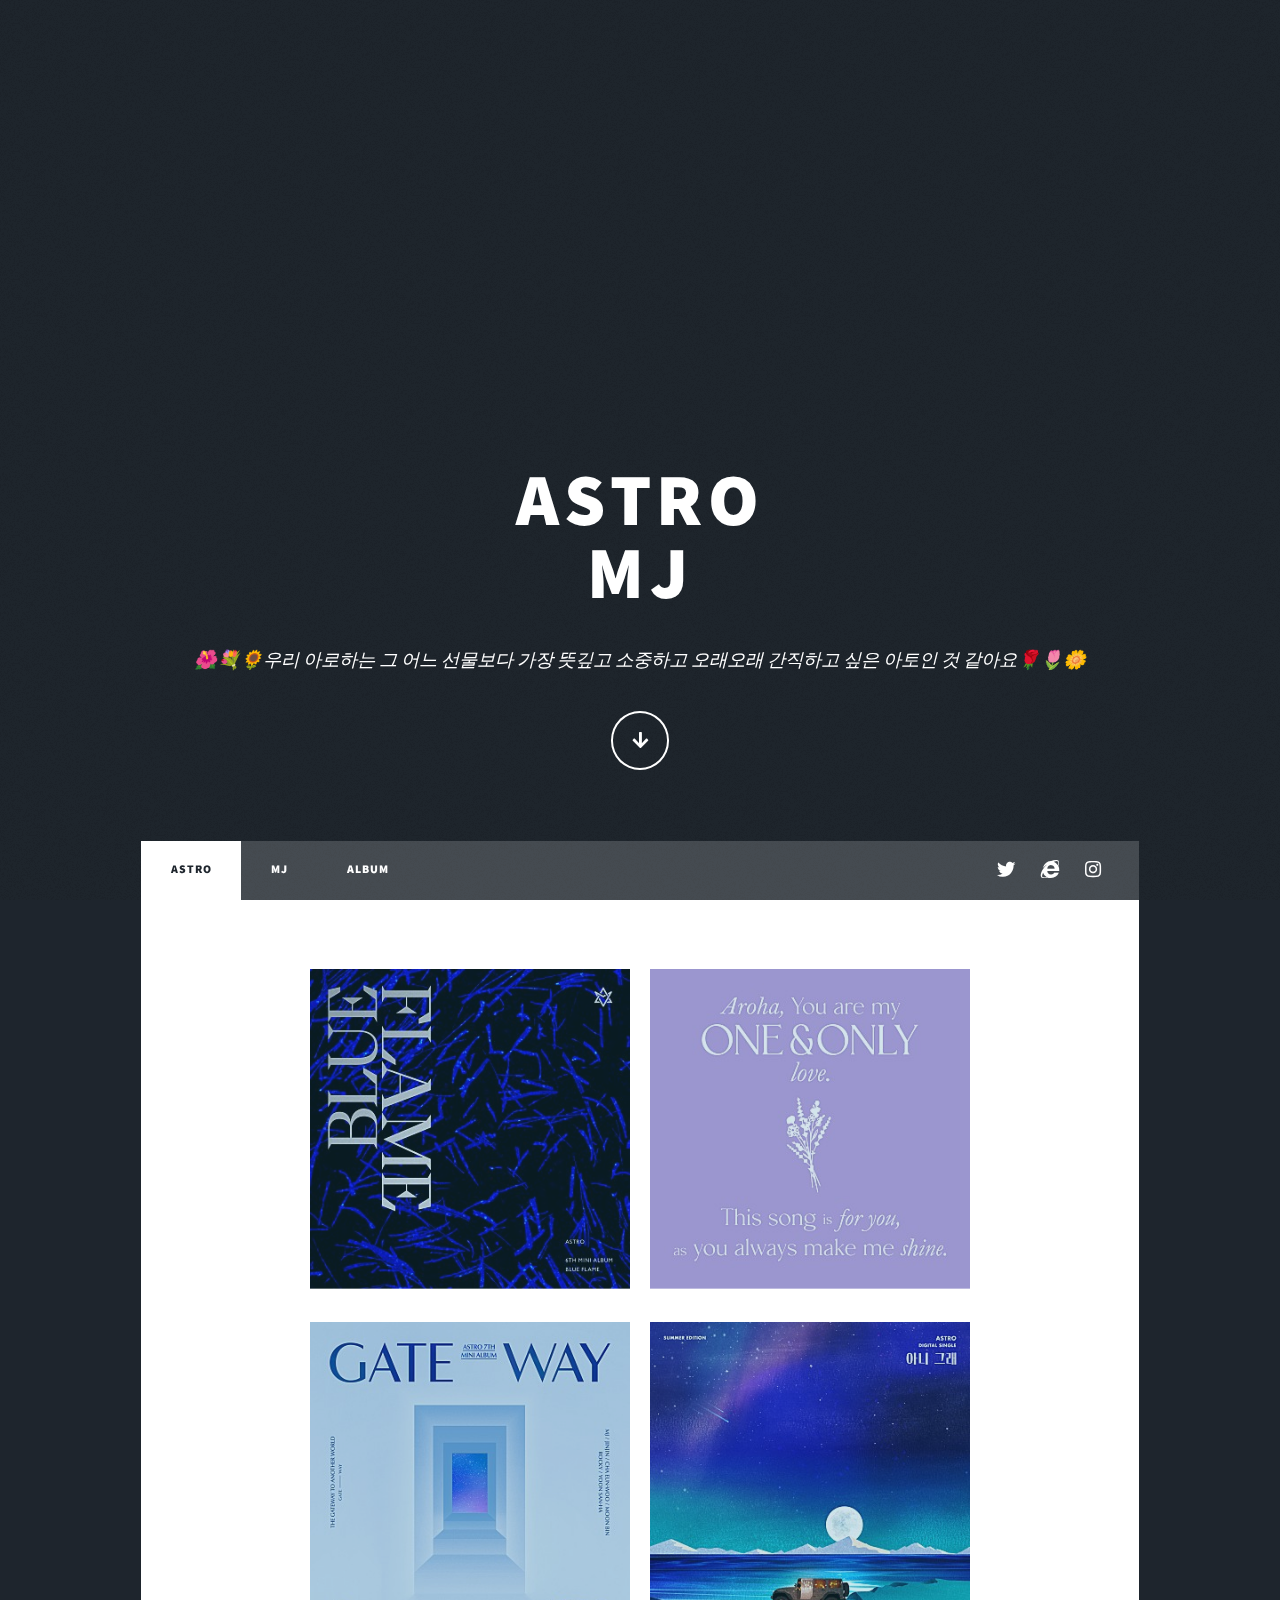
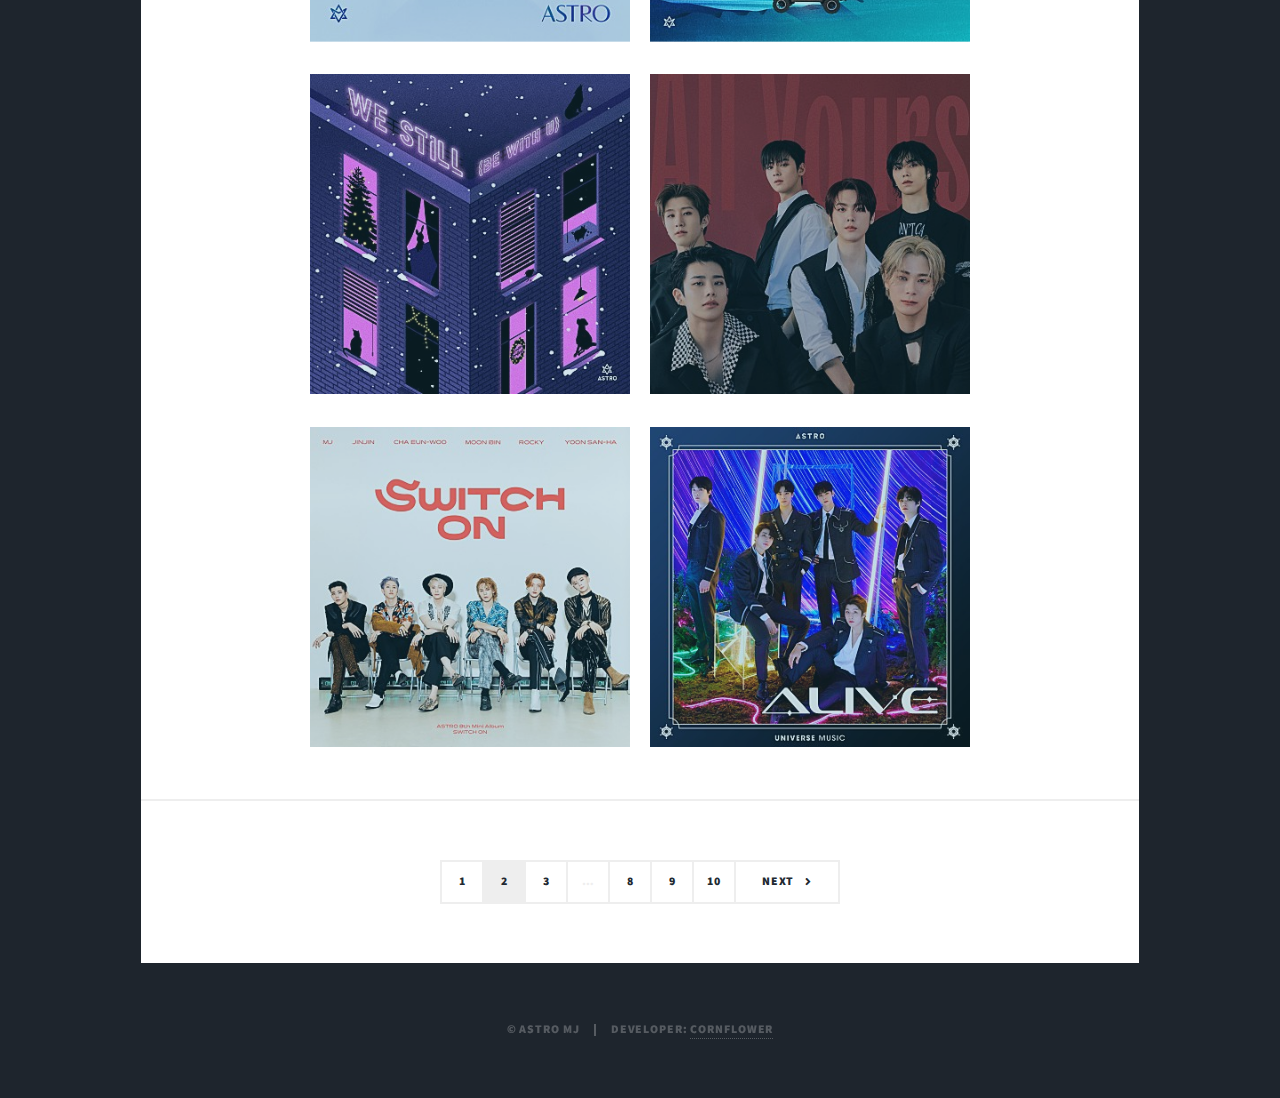
==== index2.html @ fd65faa0 "Add files via upload" ====
<!DOCTYPE HTML>
<!--
	Massively by HTML5 UP
	html5up.net | @ajlkn
	Free for personal and commercial use under the CCA 3.0 license (html5up.net/license)
-->
<html>
	<head>
		<title>ASTRO MJ</title>
		<meta charset="utf-8" />
		<meta name="viewport" content="width=device-width, initial-scale=1, user-scalable=no" />
		<link rel="stylesheet" href="assets/css/main.css" />
		<link href='http://fonts.googleapis.com/css?family=Raleway:400,800,300' rel='stylesheet' type='text/css'>
		<link rel="stylesheet" type="text/css" href="assets/css/set1.css" />
		<noscript><link rel="stylesheet" href="assets/css/noscript.css" /></noscript>

		<style>
			*{
				margin: 0;
				padding: 0;
			}

			body {
				min-height: 100vh;
				display: flex;
				justify-content: center;
				align-items: center;
			}

			.imgList {
				width: 100%;
				display: flex;
				justify-content: space-around;
				align-items: center;
			}

			.imgC p {
				text-align: center;
			}


			
		</style>

	</head>
	<body class="is-preload">

		<!-- Wrapper -->
			<div id="wrapper" class="fade-in">

				<!-- Intro -->
					<div id="intro">
						<h1>ASTRO<br />
						MJ</h1>
						<p>🌺💐🌻우리 아로하는 그 어느 선물보다 가장 뜻깊고 소중하고 오래오래 간직하고 싶은 아토인 것 같아요🌹🌷🌼</p>
						<ul class="actions">
							<li><a href="#header" class="button icon solid solo fa-arrow-down scrolly">Continue</a></li>
						</ul>
					</div>

				<!-- Header 
					<header id="header">
						<a href="index.html" class="logo"></a>
					</header>-->

				<!-- Nav -->
					<nav id="nav">
						<ul class="links">
							<li class="active"><a href="index.html">ASTRO</a></li>
							<li><a href="generic.html">MJ</a></li>
							<li><a href="elements.html">ALBUM</a></li>
						</ul>
						<ul class="icons">
							<li><a href="https://twitter.com/offclASTRO" class="icon brands fa-twitter"><span class="label">Twitter</span></a></li>
							<li><a href="https://cafe.daum.net/fantagio-boys" class="icon brands fa-internet-explorer"><span class="label">DAUMCAFE</span></a></li>
							<li><a href="https://www.instagram.com/MJ_7.7.7/" class="icon brands fa-instagram"><span class="label">Instagram</span></a></li>
						</ul>
					</nav>

				<!-- Main -->
					<div id="main">

						<!-- Featured Post -->
							<!--<article class="post featured">
								<header class="major">
									<span class="date">March 05, 1994</span>
									<h2><a href="#">And this is a<br />
									massive headline</a></h2>
									<p>Aenean ornare velit lacus varius enim ullamcorper proin aliquam<br />
									facilisis ante sed etiam magna interdum congue. Lorem ipsum dolor<br />
									amet nullam sed etiam veroeros.</p>
								</header>
								<a href="#" class="image main"><img src="images/pic01.jpg" alt="" /></a>
								<ul class="actions special">
									<li>
										<a href="#" class="button"><div class="modal_body">
										1st Album</div></a>
									</li>
								</ul>
							</article>-->




							<div class="grid">

								<figure class="effect-zoe">
									<img src="images/10.BLUEFLAME.jpg" alt="BLUE FLAME"/>
									<figcaption>
										<h4 style="float:left;">BLUE vFLAME</h4>
										<p class="icon-links" style="float:right;">
											<a href="https://www.melon.com/album/detail.htm?albumId=10353834"><img src="images/media/app_1.f0f25481.jpg"></img></a>
											<a href="https://music.bugs.co.kr/album/20289095?wl_ref=list_ab_03"><img src="images/media/app_3.f9167b01.jpg"></img></a>
											<a href="#"><img src="images/media/app_4.1e40f869.jpg"></img></a>
										</p>
										<p class="description">
											Blue Flame<br/>
											Go&Stop<br/>
											다야 (All About You)<br/>
											찬바람 불 때면 (When The Wind Blows)<br/>
											You're my world<br/>
										</p>
									</figcaption>			
								</figure>


								<figure class="effect-zoe">
									<img src="images/11.One&Only.jpg" alt="One&Only"/>
									<figcaption>
										<h4 style="float:left;">One&Only</h4>
										<p class="icon-links" style="float:right;">
											<a href="https://www.melon.com/album/detail.htm?albumId=10392272"><img src="images/media/app_1.f0f25481.jpg"></img></a>
											<a href="https://music.bugs.co.kr/album/20307862?wl_ref=list_ab_03"><img src="images/media/app_2.e6316306.jpg"></img></a>
											<a href="#"><img src="images/media/app_4.1e40f869.jpg"></img></a>
										</p>
										<p class="description">
											ONE&ONLY<br/>
											ONE&ONLY (Inst.)<br/>
										</p>
									</figcaption>			
								</figure>

								<figure class="effect-zoe">
									<img src="images/12.Gateway.jpg" alt="Gate way"/>
									<figcaption>
										<h4 style="float:left;">Gate way</h4>
										<p class="icon-links" style="float:right;">
											<a href="https://www.melon.com/album/detail.htm?albumId=10425649"><img src="images/media/app_1.f0f25481.jpg"></img></a>
											<a href="https://music.bugs.co.kr/album/20322546?wl_ref=list_ab_03"><img src="images/media/app_2.e6316306.jpg"></img></a>
											<a href="#"><img src="images/media/app_4.1e40f869.jpg"></img></a>
										</p>
										<p class="description">
											Knock(널 찾아가)<br/>
											내 이름을 부를 때<br/>
											SOMEBODY LIKE<br/>
											We Still<br/>
											12시간<br/>
											빛이 돼줄게<br/>
										</p>
									</figcaption>			
								</figure>

								<figure class="effect-zoe">
									<img src="images/13.아니그래.jpg" alt="아니그래"/>
									<figcaption>
										<h4 style="float:left;">아니 그래</h4>
										<p class="icon-links" style="float:right;">
											<a href="https://www.melon.com/album/detail.htm?albumId=10451841"><img src="images/media/app_1.f0f25481.jpg"></img></a>
											<a href="https://music.bugs.co.kr/album/20334294?wl_ref=list_ab_03"><img src="images/media/app_2.e6316306.jpg"></img></a>
											<a href="#"><img src="images/media/app_4.1e40f869.jpg"></img></a>
										</p>
										<p class="description">
											아니 그래<br/>
										</p>
									</figcaption>			
								</figure>

								<figure class="effect-zoe">
									<img src="images/14.ASTRODigitalSingle[WeStill(BeWithU)].jpg" alt="ASTRODigitalSingle[WeStill(BeWithU)]"/>
									<figcaption>
										<h4 style="float:left;">We Still<br/>(Be With U)</h4>
										<p class="icon-links" style="float:right;">
											<a href="https://www.melon.com/album/detail.htm?albumId=10540819"><img src="images/media/app_1.f0f25481.jpg"></img></a>
											<a href="https://music.bugs.co.kr/album/4021864?wl_ref=list_ab_03"><img src="images/media/app_2.e6316306.jpg"></img></a>
											<a href="#"><img src="images/media/app_4.1e40f869.jpg"></img></a>
										</p>
										<p class="description">
											We Still (Be With U)<br/>
										</p>
									</figcaption>			
								</figure>

								<figure class="effect-zoe">
									<img src="images/15.AllYours.jpg" alt="AllYours"/>
									<figcaption>
										<h4 style="float:left;">All Yours</h4>
										<p class="icon-links" style="float:right;">
											<a href="https://www.melon.com/album/detail.htm?albumId=10587508"><img src="images/media/app_1.f0f25481.jpg"></img></a>
											<a href="https://music.bugs.co.kr/album/4039164?wl_ref=list_ab_03"><img src="images/media/app_3.f9167b01.jpg"></img></a>
											<a href="#"><img src="images/media/app_4.1e40f869.jpg"></img></a>
										</p>
										<p class="description">
											Dear my universe<br/>
											Butterfly Effect<br/>
											ONE<br/>
											Someone Else<br/>
											SNS<br/>
											All Good<br/>
											All Stars<br/>
											우리의 계절 (Our spring)<br/>
											Stardust<br/>
											별비 (gemini)<br/>
										</p>
									</figcaption>			
								</figure>

								<figure class="effect-zoe">
									<img src="images/16.SwitchOn.jpg" alt="Switch On"/>
									<figcaption>
										<h4 style="float:left;">Switch On</h4>
										<p class="icon-links" style="float:right;">
											<a href="https://www.melon.com/album/detail.htm?albumId=10667554"><img src="images/media/app_1.f0f25481.jpg"></img></a>
											<a href="https://music.bugs.co.kr/album/4060501?wl_ref=list_ab_03"><img src="images/media/app_3.f9167b01.jpg"></img></a>
											<a href="#"><img src="images/media/app_4.1e40f869.jpg"></img></a>
										</p>
										<p class="description">
											After Midnight<br/>
											발자국 (Footprint)<br/>
											Waterfall<br/>
											노을 그림 (Sunset Sky)<br/>
											MY ZONE<br/>
											Don’t Worry<br/>
										</p>
									</figcaption>			
								</figure>

								<figure class="effect-zoe">
									<img src="images/17.Alive.jpg" alt="Alive"/>
									<figcaption>
										<h4 style="float:left;">Alive</h4>
										<p class="icon-links" style="float:right;">
											<a href="https://www.melon.com/album/detail.htm?albumId=10700201"><img src="images/media/app_1.f0f25481.jpg"></img></a>
											<a href="https://music.bugs.co.kr/album/4064490?wl_ref=list_ab_03"><img src="images/media/app_3.f9167b01.jpg"></img></a>
											<a href="#"><img src="images/media/app_4.1e40f869.jpg"></img></a>
										</p>
										<p class="description">
											ALIVE<br/>
										</p>
									</figcaption>			
								</figure>

							</div>


						<!-- Footer -->
							<footer>
								<div class="pagination">
									<!--<a href="#" class="previous">Prev</a>-->
									<a href="index.html" class="page">1</a>
									<a href="index2.html" class="page  active">2</a>
									<a href="#" class="page">3</a>
									<span class="extra">&hellip;</span>
									<a href="#" class="page">8</a>
									<a href="#" class="page">9</a>
									<a href="#" class="page">10</a>
									<a href="#" class="next">Next</a>
								</div>
							</footer>

					</div>


				<!-- Copyright -->
					<div id="copyright">
						<ul><li>&copy; ASTRO MJ</li><li>Developer: <a href="https://twitter.com/mjcornflower">Cornflower</a></li></ul>
					</div>

			</div>

		<!-- Scripts -->
			<script src="assets/js/jquery.min.js"></script>
			<script src="assets/js/jquery.scrollex.min.js"></script>
			<script src="assets/js/jquery.scrolly.min.js"></script>
			<script src="assets/js/browser.min.js"></script>
			<script src="assets/js/breakpoints.min.js"></script>
			<script src="assets/js/util.js"></script>
			<script src="assets/js/main.js"></script>


			<script>
			$(function(){
				// 	이미지 클릭시 해당 이미지 모달
					$(".imgC").click(function(){
						$(".modal").show();
						// 해당 이미지 가겨오기
						var imgSrc = $(this).children("img").attr("src");
						var imgAlt = $(this).children("img").attr("alt");
						$(".modalBox img").attr("src", imgSrc);
						$(".modalBox img").attr("alt", imgAlt);
						
						// 해당 이미지 텍스트 가져오기
						var imgTit =  $(this).children("p").text();
						$(".modalBox p").text(imgTit);
						
				   // 해당 이미지에 alt값을 가져와 제목으로
						//$(".modalBox p").text(imgAlt);
					});
					
					//.modal안에 button을 클릭하면 .modal닫기
					$(".modal button").click(function(){
						$(".modal").hide();
					});
					
					//.modal밖에 클릭시 닫힘
					$(".modal").click(function (e) {
					if (e.target.className != "modal") {
					  return false;
					} else {
					  $(".modal").hide();
					}
				  });
				});
			</script>

	</body>
</html>
---- assets/css/main.css ----
@import url(fontawesome-all.min.css);
@import url("https://fonts.googleapis.com/css?family=Merriweather:300,700,300italic,700italic|Source+Sans+Pro:900");

/*
	Massively by HTML5 UP
	html5up.net | @ajlkn
	Free for personal and commercial use under the CCA 3.0 license (html5up.net/license)
*/

html, body, div, span, applet, object,
iframe, h1, h2, h3, h4, h5, h6, p, blockquote,
pre, a, abbr, acronym, address, big, cite,
code, del, dfn, em, img, ins, kbd, q, s, samp,
small, strike, strong, sub, sup, tt, var, b,
u, i, center, dl, dt, dd, ol, ul, li, fieldset,
form, label, legend, table, caption, tbody,
tfoot, thead, tr, th, td, article, aside,
canvas, details, embed, figure, figcaption,
footer, header, hgroup, menu, nav, output, ruby,
section, summary, time, mark, audio, video {
	margin: 0;
	padding: 0;
	border: 0;
	font-size: 100%;
	font: inherit;
	vertical-align: baseline;}

article, aside, details, figcaption, figure,
footer, header, hgroup, menu, nav, section {
	display: block;}

body {
	line-height: 1;
}

ol, ul {
	list-style: none;
}

blockquote, q {
	quotes: none;
}

	blockquote:before, blockquote:after, q:before, q:after {
		content: '';
		content: none;
	}

table {
	border-collapse: collapse;
	border-spacing: 0;
}

body {
	-webkit-text-size-adjust: none;
}

mark {
	background-color: transparent;
	color: inherit;
}

input::-moz-focus-inner {
	border: 0;
	padding: 0;
}

input, select, textarea {
	-moz-appearance: none;
	-webkit-appearance: none;
	-ms-appearance: none;
	appearance: none;
}

/* Basic */

	@-ms-viewport {
		width: device-width;
	}

	body {
		-ms-overflow-style: scrollbar;
	}

	@media screen and (max-width: 480px) {

		html, body {
			min-width: 320px;
		}

	}

	html {
		box-sizing: border-box;
	}

	*, *:before, *:after {
		box-sizing: inherit;
	}

	body {
		background-color: #1e252d;
	}

		body.is-preload *, body.is-preload *:before, body.is-preload *:after {
			-moz-animation: none !important;
			-webkit-animation: none !important;
			-ms-animation: none !important;
			animation: none !important;
			-moz-transition: none !important;
			-webkit-transition: none !important;
			-ms-transition: none !important;
			transition: none !important;
		}

/* Type */

	html {
		font-size: 16pt;
	}

		@media screen and (max-width: 1680px) {

			html {
				font-size: 12pt;
			}

		}

		@media screen and (max-width: 1280px) {

			html {
				font-size: 11pt;
			}

		}

		@media screen and (max-width: 360px) {

			html {
				font-size: 10pt;
			}

		}

	body {
		color: #212931;
	}

	body, input, select, textarea {
		font-family: "Merriweather", Georgia, serif;
		font-weight: 300;
		font-size: 1rem;
		line-height: 2.375;
	}

	a {
		-moz-transition: color 0.2s ease-in-out, background-color 0.2s ease-in-out, border-color 0.2s ease-in-out, box-shadow 0.2s ease-in-out;
		-webkit-transition: color 0.2s ease-in-out, background-color 0.2s ease-in-out, border-color 0.2s ease-in-out, box-shadow 0.2s ease-in-out;
		-ms-transition: color 0.2s ease-in-out, background-color 0.2s ease-in-out, border-color 0.2s ease-in-out, box-shadow 0.2s ease-in-out;
		transition: color 0.2s ease-in-out, background-color 0.2s ease-in-out, border-color 0.2s ease-in-out, box-shadow 0.2s ease-in-out;
		border-bottom: dotted 1px;
		text-decoration: none;
	}

		a:hover {
			border-bottom-color: transparent;
		}

	strong, b {
		font-weight: 600;
	}

	em, i {
		font-style: italic;
	}

	p {
		text-align: justify;
		margin: 0 0 2rem 0;
	}

	h1, h2, h3, h4, h5, h6 {
		font-family: "Source Sans Pro", Helvetica, sans-serif;
		font-weight: 900;
		line-height: 1.5;
		letter-spacing: 0.075em;
		text-transform: uppercase;
		margin: 0 0 1rem 0;
	}

		h1 a, h2 a, h3 a, h4 a, h5 a, h6 a {
			border-bottom: 0;
			color: inherit;
			text-decoration: none;
		}

	h1 {
		font-size: 4rem;
		line-height: 1.1;
		margin: 0 0 2rem 0;
	}

	h2 {
		font-size: 1.75rem;
		line-height: 1.3;
		margin: 0 0 1.5rem 0;
	}

	h3 {
		font-size: 1.25rem;
		margin: 0 0 1.5rem 0;
	}

	h4 {
		font-size: 1rem;
	}

	h5 {
		font-size: 0.9rem;
	}

	h6 {
		font-size: 0.8rem;
	}

	sub {
		font-size: 0.8rem;
		position: relative;
		top: 0.5rem;
	}

	sup {
		font-size: 0.8rem;
		position: relative;
		top: -0.5rem;
	}

	blockquote {
		border-left: solid 4px;
		font-style: italic;
		margin: 0 0 2rem 0;
		padding: 0.5rem 0 0.5rem 2rem;
	}

	code {
		border: solid 2px;
		font-family: "Courier New", monospace;
		font-size: 0.9rem;
		margin: 0 0.25rem;
		padding: 0.25rem 0.65rem;
	}

	pre {
		-webkit-overflow-scrolling: touch;
		font-family: "Courier New", monospace;
		font-size: 0.9rem;
		margin: 0 0 2rem 0;
	}

		pre code {
			display: block;
			line-height: 1.75;
			padding: 1rem 1.5rem;
			overflow-x: auto;
		}

	hr {
		border: 0;
		border-bottom: solid 2px;
		margin: 3rem 0;
	}

		hr.major {
			margin: 5rem 0;
		}

	.align-left {
		text-align: left;
	}

	.align-center {
		text-align: center;
	}

	.align-right {
		text-align: right;
	}

	input, select, textarea {
		color: #212931;
	}

	a {
		color: #212931;
		border-bottom-color: rgba(33, 41, 49, 0.5);
	}

		a:hover {
			border-bottom-color: transparent;
			color: #18bfef !important;
		}

	strong, b {
		color: #212931;
	}

	h1, h2, h3, h4, h5, h6 {
		color: #212931;
	}

	blockquote {
		border-left-color: #eeeeee;
	}

	code {
		background: rgba(220, 220, 220, 0.25);
		border-color: #eeeeee;
	}

	hr {
		border-bottom-color: #eeeeee;
	}

/* Row */

	.row {
		display: flex;
		flex-wrap: wrap;
		box-sizing: border-box;
		align-items: stretch;
	}

		.row > * {
			box-sizing: border-box;
		}

		.row.gtr-uniform > * > :last-child {
			margin-bottom: 0;
		}

		.row.aln-left {
			justify-content: flex-start;
		}

		.row.aln-center {
			justify-content: center;
		}

		.row.aln-right {
			justify-content: flex-end;
		}

		.row.aln-top {
			align-items: flex-start;
		}

		.row.aln-middle {
			align-items: center;
		}

		.row.aln-bottom {
			align-items: flex-end;
		}

		.row > .imp {
			order: -1;
		}

		.row > .col-1 {
			width: 8.33333%;
		}

		.row > .off-1 {
			margin-left: 8.33333%;
		}

		.row > .col-2 {
			width: 16.66667%;
		}

		.row > .off-2 {
			margin-left: 16.66667%;
		}

		.row > .col-3 {
			width: 25%;
		}

		.row > .off-3 {
			margin-left: 25%;
		}

		.row > .col-4 {
			width: 33.33333%;
		}

		.row > .off-4 {
			margin-left: 33.33333%;
		}

		.row > .col-5 {
			width: 41.66667%;
		}

		.row > .off-5 {
			margin-left: 41.66667%;
		}

		.row > .col-6 {
			width: 50%;
		}

		.row > .off-6 {
			margin-left: 50%;
		}

		.row > .col-7 {
			width: 58.33333%;
		}

		.row > .off-7 {
			margin-left: 58.33333%;
		}

		.row > .col-8 {
			width: 66.66667%;
		}

		.row > .off-8 {
			margin-left: 66.66667%;
		}

		.row > .col-9 {
			width: 75%;
		}

		.row > .off-9 {
			margin-left: 75%;
		}

		.row > .col-10 {
			width: 83.33333%;
		}

		.row > .off-10 {
			margin-left: 83.33333%;
		}

		.row > .col-11 {
			width: 91.66667%;
		}

		.row > .off-11 {
			margin-left: 91.66667%;
		}

		.row > .col-12 {
			width: 100%;
		}

		.row > .off-12 {
			margin-left: 100%;
		}

		.row.gtr-0 {
			margin-top: 0;
			margin-left: 0rem;
		}

			.row.gtr-0 > * {
				padding: 0 0 0 0rem;
			}

			.row.gtr-0.gtr-uniform {
				margin-top: 0rem;
			}

				.row.gtr-0.gtr-uniform > * {
					padding-top: 0rem;
				}

		.row.gtr-25 {
			margin-top: 0;
			margin-left: -0.375rem;
		}

			.row.gtr-25 > * {
				padding: 0 0 0 0.375rem;
			}

			.row.gtr-25.gtr-uniform {
				margin-top: -0.375rem;
			}

				.row.gtr-25.gtr-uniform > * {
					padding-top: 0.375rem;
				}

		.row.gtr-50 {
			margin-top: 0;
			margin-left: -0.75rem;
		}

			.row.gtr-50 > * {
				padding: 0 0 0 0.75rem;
			}

			.row.gtr-50.gtr-uniform {
				margin-top: -0.75rem;
			}

				.row.gtr-50.gtr-uniform > * {
					padding-top: 0.75rem;
				}

		.row {
			margin-top: 0;
			margin-left: -1.5rem;
		}

			.row > * {
				padding: 0 0 0 1.5rem;
			}

			.row.gtr-uniform {
				margin-top: -1.5rem;
			}

				.row.gtr-uniform > * {
					padding-top: 1.5rem;
				}

		.row.gtr-150 {
			margin-top: 0;
			margin-left: -2.25rem;
		}

			.row.gtr-150 > * {
				padding: 0 0 0 2.25rem;
			}

			.row.gtr-150.gtr-uniform {
				margin-top: -2.25rem;
			}

				.row.gtr-150.gtr-uniform > * {
					padding-top: 2.25rem;
				}

		.row.gtr-200 {
			margin-top: 0;
			margin-left: -3rem;
		}

			.row.gtr-200 > * {
				padding: 0 0 0 3rem;
			}

			.row.gtr-200.gtr-uniform {
				margin-top: -3rem;
			}

				.row.gtr-200.gtr-uniform > * {
					padding-top: 3rem;
				}

		@media screen and (max-width: 1680px) {

			.row {
				display: flex;
				flex-wrap: wrap;
				box-sizing: border-box;
				align-items: stretch;
			}

				.row > * {
					box-sizing: border-box;
				}

				.row.gtr-uniform > * > :last-child {
					margin-bottom: 0;
				}

				.row.aln-left {
					justify-content: flex-start;
				}

				.row.aln-center {
					justify-content: center;
				}

				.row.aln-right {
					justify-content: flex-end;
				}

				.row.aln-top {
					align-items: flex-start;
				}

				.row.aln-middle {
					align-items: center;
				}

				.row.aln-bottom {
					align-items: flex-end;
				}

				.row > .imp-xlarge {
					order: -1;
				}

				.row > .col-1-xlarge {
					width: 8.33333%;
				}

				.row > .off-1-xlarge {
					margin-left: 8.33333%;
				}

				.row > .col-2-xlarge {
					width: 16.66667%;
				}

				.row > .off-2-xlarge {
					margin-left: 16.66667%;
				}

				.row > .col-3-xlarge {
					width: 25%;
				}

				.row > .off-3-xlarge {
					margin-left: 25%;
				}

				.row > .col-4-xlarge {
					width: 33.33333%;
				}

				.row > .off-4-xlarge {
					margin-left: 33.33333%;
				}

				.row > .col-5-xlarge {
					width: 41.66667%;
				}

				.row > .off-5-xlarge {
					margin-left: 41.66667%;
				}

				.row > .col-6-xlarge {
					width: 50%;
				}

				.row > .off-6-xlarge {
					margin-left: 50%;
				}

				.row > .col-7-xlarge {
					width: 58.33333%;
				}

				.row > .off-7-xlarge {
					margin-left: 58.33333%;
				}

				.row > .col-8-xlarge {
					width: 66.66667%;
				}

				.row > .off-8-xlarge {
					margin-left: 66.66667%;
				}

				.row > .col-9-xlarge {
					width: 75%;
				}

				.row > .off-9-xlarge {
					margin-left: 75%;
				}

				.row > .col-10-xlarge {
					width: 83.33333%;
				}

				.row > .off-10-xlarge {
					margin-left: 83.33333%;
				}

				.row > .col-11-xlarge {
					width: 91.66667%;
				}

				.row > .off-11-xlarge {
					margin-left: 91.66667%;
				}

				.row > .col-12-xlarge {
					width: 100%;
				}

				.row > .off-12-xlarge {
					margin-left: 100%;
				}

				.row.gtr-0 {
					margin-top: 0;
					margin-left: 0rem;
				}

					.row.gtr-0 > * {
						padding: 0 0 0 0rem;
					}

					.row.gtr-0.gtr-uniform {
						margin-top: 0rem;
					}

						.row.gtr-0.gtr-uniform > * {
							padding-top: 0rem;
						}

				.row.gtr-25 {
					margin-top: 0;
					margin-left: -0.375rem;
				}

					.row.gtr-25 > * {
						padding: 0 0 0 0.375rem;
					}

					.row.gtr-25.gtr-uniform {
						margin-top: -0.375rem;
					}

						.row.gtr-25.gtr-uniform > * {
							padding-top: 0.375rem;
						}

				.row.gtr-50 {
					margin-top: 0;
					margin-left: -0.75rem;
				}

					.row.gtr-50 > * {
						padding: 0 0 0 0.75rem;
					}

					.row.gtr-50.gtr-uniform {
						margin-top: -0.75rem;
					}

						.row.gtr-50.gtr-uniform > * {
							padding-top: 0.75rem;
						}

				.row {
					margin-top: 0;
					margin-left: -1.5rem;
				}

					.row > * {
						padding: 0 0 0 1.5rem;
					}

					.row.gtr-uniform {
						margin-top: -1.5rem;
					}

						.row.gtr-uniform > * {
							padding-top: 1.5rem;
						}

				.row.gtr-150 {
					margin-top: 0;
					margin-left: -2.25rem;
				}

					.row.gtr-150 > * {
						padding: 0 0 0 2.25rem;
					}

					.row.gtr-150.gtr-uniform {
						margin-top: -2.25rem;
					}

						.row.gtr-150.gtr-uniform > * {
							padding-top: 2.25rem;
						}

				.row.gtr-200 {
					margin-top: 0;
					margin-left: -3rem;
				}

					.row.gtr-200 > * {
						padding: 0 0 0 3rem;
					}

					.row.gtr-200.gtr-uniform {
						margin-top: -3rem;
					}

						.row.gtr-200.gtr-uniform > * {
							padding-top: 3rem;
						}

		}

		@media screen and (max-width: 1280px) {

			.row {
				display: flex;
				flex-wrap: wrap;
				box-sizing: border-box;
				align-items: stretch;
			}

				.row > * {
					box-sizing: border-box;
				}

				.row.gtr-uniform > * > :last-child {
					margin-bottom: 0;
				}

				.row.aln-left {
					justify-content: flex-start;
				}

				.row.aln-center {
					justify-content: center;
				}

				.row.aln-right {
					justify-content: flex-end;
				}

				.row.aln-top {
					align-items: flex-start;
				}

				.row.aln-middle {
					align-items: center;
				}

				.row.aln-bottom {
					align-items: flex-end;
				}

				.row > .imp-large {
					order: -1;
				}

				.row > .col-1-large {
					width: 8.33333%;
				}

				.row > .off-1-large {
					margin-left: 8.33333%;
				}

				.row > .col-2-large {
					width: 16.66667%;
				}

				.row > .off-2-large {
					margin-left: 16.66667%;
				}

				.row > .col-3-large {
					width: 25%;
				}

				.row > .off-3-large {
					margin-left: 25%;
				}

				.row > .col-4-large {
					width: 33.33333%;
				}

				.row > .off-4-large {
					margin-left: 33.33333%;
				}

				.row > .col-5-large {
					width: 41.66667%;
				}

				.row > .off-5-large {
					margin-left: 41.66667%;
				}

				.row > .col-6-large {
					width: 50%;
				}

				.row > .off-6-large {
					margin-left: 50%;
				}

				.row > .col-7-large {
					width: 58.33333%;
				}

				.row > .off-7-large {
					margin-left: 58.33333%;
				}

				.row > .col-8-large {
					width: 66.66667%;
				}

				.row > .off-8-large {
					margin-left: 66.66667%;
				}

				.row > .col-9-large {
					width: 75%;
				}

				.row > .off-9-large {
					margin-left: 75%;
				}

				.row > .col-10-large {
					width: 83.33333%;
				}

				.row > .off-10-large {
					margin-left: 83.33333%;
				}

				.row > .col-11-large {
					width: 91.66667%;
				}

				.row > .off-11-large {
					margin-left: 91.66667%;
				}

				.row > .col-12-large {
					width: 100%;
				}

				.row > .off-12-large {
					margin-left: 100%;
				}

				.row.gtr-0 {
					margin-top: 0;
					margin-left: 0rem;
				}

					.row.gtr-0 > * {
						padding: 0 0 0 0rem;
					}

					.row.gtr-0.gtr-uniform {
						margin-top: 0rem;
					}

						.row.gtr-0.gtr-uniform > * {
							padding-top: 0rem;
						}

				.row.gtr-25 {
					margin-top: 0;
					margin-left: -0.375rem;
				}

					.row.gtr-25 > * {
						padding: 0 0 0 0.375rem;
					}

					.row.gtr-25.gtr-uniform {
						margin-top: -0.375rem;
					}

						.row.gtr-25.gtr-uniform > * {
							padding-top: 0.375rem;
						}

				.row.gtr-50 {
					margin-top: 0;
					margin-left: -0.75rem;
				}

					.row.gtr-50 > * {
						padding: 0 0 0 0.75rem;
					}

					.row.gtr-50.gtr-uniform {
						margin-top: -0.75rem;
					}

						.row.gtr-50.gtr-uniform > * {
							padding-top: 0.75rem;
						}

				.row {
					margin-top: 0;
					margin-left: -1.5rem;
				}

					.row > * {
						padding: 0 0 0 1.5rem;
					}

					.row.gtr-uniform {
						margin-top: -1.5rem;
					}

						.row.gtr-uniform > * {
							padding-top: 1.5rem;
						}

				.row.gtr-150 {
					margin-top: 0;
					margin-left: -2.25rem;
				}

					.row.gtr-150 > * {
						padding: 0 0 0 2.25rem;
					}

					.row.gtr-150.gtr-uniform {
						margin-top: -2.25rem;
					}

						.row.gtr-150.gtr-uniform > * {
							padding-top: 2.25rem;
						}

				.row.gtr-200 {
					margin-top: 0;
					margin-left: -3rem;
				}

					.row.gtr-200 > * {
						padding: 0 0 0 3rem;
					}

					.row.gtr-200.gtr-uniform {
						margin-top: -3rem;
					}

						.row.gtr-200.gtr-uniform > * {
							padding-top: 3rem;
						}

		}

		@media screen and (max-width: 980px) {

			.row {
				display: flex;
				flex-wrap: wrap;
				box-sizing: border-box;
				align-items: stretch;
			}

				.row > * {
					box-sizing: border-box;
				}

				.row.gtr-uniform > * > :last-child {
					margin-bottom: 0;
				}

				.row.aln-left {
					justify-content: flex-start;
				}

				.row.aln-center {
					justify-content: center;
				}

				.row.aln-right {
					justify-content: flex-end;
				}

				.row.aln-top {
					align-items: flex-start;
				}

				.row.aln-middle {
					align-items: center;
				}

				.row.aln-bottom {
					align-items: flex-end;
				}

				.row > .imp-medium {
					order: -1;
				}

				.row > .col-1-medium {
					width: 8.33333%;
				}

				.row > .off-1-medium {
					margin-left: 8.33333%;
				}

				.row > .col-2-medium {
					width: 16.66667%;
				}

				.row > .off-2-medium {
					margin-left: 16.66667%;
				}

				.row > .col-3-medium {
					width: 25%;
				}

				.row > .off-3-medium {
					margin-left: 25%;
				}

				.row > .col-4-medium {
					width: 33.33333%;
				}

				.row > .off-4-medium {
					margin-left: 33.33333%;
				}

				.row > .col-5-medium {
					width: 41.66667%;
				}

				.row > .off-5-medium {
					margin-left: 41.66667%;
				}

				.row > .col-6-medium {
					width: 50%;
				}

				.row > .off-6-medium {
					margin-left: 50%;
				}

				.row > .col-7-medium {
					width: 58.33333%;
				}

				.row > .off-7-medium {
					margin-left: 58.33333%;
				}

				.row > .col-8-medium {
					width: 66.66667%;
				}

				.row > .off-8-medium {
					margin-left: 66.66667%;
				}

				.row > .col-9-medium {
					width: 75%;
				}

				.row > .off-9-medium {
					margin-left: 75%;
				}

				.row > .col-10-medium {
					width: 83.33333%;
				}

				.row > .off-10-medium {
					margin-left: 83.33333%;
				}

				.row > .col-11-medium {
					width: 91.66667%;
				}

				.row > .off-11-medium {
					margin-left: 91.66667%;
				}

				.row > .col-12-medium {
					width: 100%;
				}

				.row > .off-12-medium {
					margin-left: 100%;
				}

				.row.gtr-0 {
					margin-top: 0;
					margin-left: 0rem;
				}

					.row.gtr-0 > * {
						padding: 0 0 0 0rem;
					}

					.row.gtr-0.gtr-uniform {
						margin-top: 0rem;
					}

						.row.gtr-0.gtr-uniform > * {
							padding-top: 0rem;
						}

				.row.gtr-25 {
					margin-top: 0;
					margin-left: -0.375rem;
				}

					.row.gtr-25 > * {
						padding: 0 0 0 0.375rem;
					}

					.row.gtr-25.gtr-uniform {
						margin-top: -0.375rem;
					}

						.row.gtr-25.gtr-uniform > * {
							padding-top: 0.375rem;
						}

				.row.gtr-50 {
					margin-top: 0;
					margin-left: -0.75rem;
				}

					.row.gtr-50 > * {
						padding: 0 0 0 0.75rem;
					}

					.row.gtr-50.gtr-uniform {
						margin-top: -0.75rem;
					}

						.row.gtr-50.gtr-uniform > * {
							padding-top: 0.75rem;
						}

				.row {
					margin-top: 0;
					margin-left: -1.5rem;
				}

					.row > * {
						padding: 0 0 0 1.5rem;
					}

					.row.gtr-uniform {
						margin-top: -1.5rem;
					}

						.row.gtr-uniform > * {
							padding-top: 1.5rem;
						}

				.row.gtr-150 {
					margin-top: 0;
					margin-left: -2.25rem;
				}

					.row.gtr-150 > * {
						padding: 0 0 0 2.25rem;
					}

					.row.gtr-150.gtr-uniform {
						margin-top: -2.25rem;
					}

						.row.gtr-150.gtr-uniform > * {
							padding-top: 2.25rem;
						}

				.row.gtr-200 {
					margin-top: 0;
					margin-left: -3rem;
				}

					.row.gtr-200 > * {
						padding: 0 0 0 3rem;
					}

					.row.gtr-200.gtr-uniform {
						margin-top: -3rem;
					}

						.row.gtr-200.gtr-uniform > * {
							padding-top: 3rem;
						}

		}

		@media screen and (max-width: 736px) {

			.row {
				display: flex;
				flex-wrap: wrap;
				box-sizing: border-box;
				align-items: stretch;
			}

				.row > * {
					box-sizing: border-box;
				}

				.row.gtr-uniform > * > :last-child {
					margin-bottom: 0;
				}

				.row.aln-left {
					justify-content: flex-start;
				}

				.row.aln-center {
					justify-content: center;
				}

				.row.aln-right {
					justify-content: flex-end;
				}

				.row.aln-top {
					align-items: flex-start;
				}

				.row.aln-middle {
					align-items: center;
				}

				.row.aln-bottom {
					align-items: flex-end;
				}

				.row > .imp-small {
					order: -1;
				}

				.row > .col-1-small {
					width: 8.33333%;
				}

				.row > .off-1-small {
					margin-left: 8.33333%;
				}

				.row > .col-2-small {
					width: 16.66667%;
				}

				.row > .off-2-small {
					margin-left: 16.66667%;
				}

				.row > .col-3-small {
					width: 25%;
				}

				.row > .off-3-small {
					margin-left: 25%;
				}

				.row > .col-4-small {
					width: 33.33333%;
				}

				.row > .off-4-small {
					margin-left: 33.33333%;
				}

				.row > .col-5-small {
					width: 41.66667%;
				}

				.row > .off-5-small {
					margin-left: 41.66667%;
				}

				.row > .col-6-small {
					width: 50%;
				}

				.row > .off-6-small {
					margin-left: 50%;
				}

				.row > .col-7-small {
					width: 58.33333%;
				}

				.row > .off-7-small {
					margin-left: 58.33333%;
				}

				.row > .col-8-small {
					width: 66.66667%;
				}

				.row > .off-8-small {
					margin-left: 66.66667%;
				}

				.row > .col-9-small {
					width: 75%;
				}

				.row > .off-9-small {
					margin-left: 75%;
				}

				.row > .col-10-small {
					width: 83.33333%;
				}

				.row > .off-10-small {
					margin-left: 83.33333%;
				}

				.row > .col-11-small {
					width: 91.66667%;
				}

				.row > .off-11-small {
					margin-left: 91.66667%;
				}

				.row > .col-12-small {
					width: 100%;
				}

				.row > .off-12-small {
					margin-left: 100%;
				}

				.row.gtr-0 {
					margin-top: 0;
					margin-left: 0rem;
				}

					.row.gtr-0 > * {
						padding: 0 0 0 0rem;
					}

					.row.gtr-0.gtr-uniform {
						margin-top: 0rem;
					}

						.row.gtr-0.gtr-uniform > * {
							padding-top: 0rem;
						}

				.row.gtr-25 {
					margin-top: 0;
					margin-left: -0.375rem;
				}

					.row.gtr-25 > * {
						padding: 0 0 0 0.375rem;
					}

					.row.gtr-25.gtr-uniform {
						margin-top: -0.375rem;
					}

						.row.gtr-25.gtr-uniform > * {
							padding-top: 0.375rem;
						}

				.row.gtr-50 {
					margin-top: 0;
					margin-left: -0.75rem;
				}

					.row.gtr-50 > * {
						padding: 0 0 0 0.75rem;
					}

					.row.gtr-50.gtr-uniform {
						margin-top: -0.75rem;
					}

						.row.gtr-50.gtr-uniform > * {
							padding-top: 0.75rem;
						}

				.row {
					margin-top: 0;
					margin-left: -1.5rem;
				}

					.row > * {
						padding: 0 0 0 1.5rem;
					}

					.row.gtr-uniform {
						margin-top: -1.5rem;
					}

						.row.gtr-uniform > * {
							padding-top: 1.5rem;
						}

				.row.gtr-150 {
					margin-top: 0;
					margin-left: -2.25rem;
				}

					.row.gtr-150 > * {
						padding: 0 0 0 2.25rem;
					}

					.row.gtr-150.gtr-uniform {
						margin-top: -2.25rem;
					}

						.row.gtr-150.gtr-uniform > * {
							padding-top: 2.25rem;
						}

				.row.gtr-200 {
					margin-top: 0;
					margin-left: -3rem;
				}

					.row.gtr-200 > * {
						padding: 0 0 0 3rem;
					}

					.row.gtr-200.gtr-uniform {
						margin-top: -3rem;
					}

						.row.gtr-200.gtr-uniform > * {
							padding-top: 3rem;
						}

		}

		@media screen and (max-width: 480px) {

			.row {
				display: flex;
				flex-wrap: wrap;
				box-sizing: border-box;
				align-items: stretch;
			}

				.row > * {
					box-sizing: border-box;
				}

				.row.gtr-uniform > * > :last-child {
					margin-bottom: 0;
				}

				.row.aln-left {
					justify-content: flex-start;
				}

				.row.aln-center {
					justify-content: center;
				}

				.row.aln-right {
					justify-content: flex-end;
				}

				.row.aln-top {
					align-items: flex-start;
				}

				.row.aln-middle {
					align-items: center;
				}

				.row.aln-bottom {
					align-items: flex-end;
				}

				.row > .imp-xsmall {
					order: -1;
				}

				.row > .col-1-xsmall {
					width: 8.33333%;
				}

				.row > .off-1-xsmall {
					margin-left: 8.33333%;
				}

				.row > .col-2-xsmall {
					width: 16.66667%;
				}

				.row > .off-2-xsmall {
					margin-left: 16.66667%;
				}

				.row > .col-3-xsmall {
					width: 25%;
				}

				.row > .off-3-xsmall {
					margin-left: 25%;
				}

				.row > .col-4-xsmall {
					width: 33.33333%;
				}

				.row > .off-4-xsmall {
					margin-left: 33.33333%;
				}

				.row > .col-5-xsmall {
					width: 41.66667%;
				}

				.row > .off-5-xsmall {
					margin-left: 41.66667%;
				}

				.row > .col-6-xsmall {
					width: 50%;
				}

				.row > .off-6-xsmall {
					margin-left: 50%;
				}

				.row > .col-7-xsmall {
					width: 58.33333%;
				}

				.row > .off-7-xsmall {
					margin-left: 58.33333%;
				}

				.row > .col-8-xsmall {
					width: 66.66667%;
				}

				.row > .off-8-xsmall {
					margin-left: 66.66667%;
				}

				.row > .col-9-xsmall {
					width: 75%;
				}

				.row > .off-9-xsmall {
					margin-left: 75%;
				}

				.row > .col-10-xsmall {
					width: 83.33333%;
				}

				.row > .off-10-xsmall {
					margin-left: 83.33333%;
				}

				.row > .col-11-xsmall {
					width: 91.66667%;
				}

				.row > .off-11-xsmall {
					margin-left: 91.66667%;
				}

				.row > .col-12-xsmall {
					width: 100%;
				}

				.row > .off-12-xsmall {
					margin-left: 100%;
				}

				.row.gtr-0 {
					margin-top: 0;
					margin-left: 0rem;
				}

					.row.gtr-0 > * {
						padding: 0 0 0 0rem;
					}

					.row.gtr-0.gtr-uniform {
						margin-top: 0rem;
					}

						.row.gtr-0.gtr-uniform > * {
							padding-top: 0rem;
						}

				.row.gtr-25 {
					margin-top: 0;
					margin-left: -0.375rem;
				}

					.row.gtr-25 > * {
						padding: 0 0 0 0.375rem;
					}

					.row.gtr-25.gtr-uniform {
						margin-top: -0.375rem;
					}

						.row.gtr-25.gtr-uniform > * {
							padding-top: 0.375rem;
						}

				.row.gtr-50 {
					margin-top: 0;
					margin-left: -0.75rem;
				}

					.row.gtr-50 > * {
						padding: 0 0 0 0.75rem;
					}

					.row.gtr-50.gtr-uniform {
						margin-top: -0.75rem;
					}

						.row.gtr-50.gtr-uniform > * {
							padding-top: 0.75rem;
						}

				.row {
					margin-top: 0;
					margin-left: -1.5rem;
				}

					.row > * {
						padding: 0 0 0 1.5rem;
					}

					.row.gtr-uniform {
						margin-top: -1.5rem;
					}

						.row.gtr-uniform > * {
							padding-top: 1.5rem;
						}

				.row.gtr-150 {
					margin-top: 0;
					margin-left: -2.25rem;
				}

					.row.gtr-150 > * {
						padding: 0 0 0 2.25rem;
					}

					.row.gtr-150.gtr-uniform {
						margin-top: -2.25rem;
					}

						.row.gtr-150.gtr-uniform > * {
							padding-top: 2.25rem;
						}

				.row.gtr-200 {
					margin-top: 0;
					margin-left: -3rem;
				}

					.row.gtr-200 > * {
						padding: 0 0 0 3rem;
					}

					.row.gtr-200.gtr-uniform {
						margin-top: -3rem;
					}

						.row.gtr-200.gtr-uniform > * {
							padding-top: 3rem;
						}

		}

		@media screen and (max-width: 360px) {

			.row {
				display: flex;
				flex-wrap: wrap;
				box-sizing: border-box;
				align-items: stretch;
			}

				.row > * {
					box-sizing: border-box;
				}

				.row.gtr-uniform > * > :last-child {
					margin-bottom: 0;
				}

				.row.aln-left {
					justify-content: flex-start;
				}

				.row.aln-center {
					justify-content: center;
				}

				.row.aln-right {
					justify-content: flex-end;
				}

				.row.aln-top {
					align-items: flex-start;
				}

				.row.aln-middle {
					align-items: center;
				}

				.row.aln-bottom {
					align-items: flex-end;
				}

				.row > .imp-xxsmall {
					order: -1;
				}

				.row > .col-1-xxsmall {
					width: 8.33333%;
				}

				.row > .off-1-xxsmall {
					margin-left: 8.33333%;
				}

				.row > .col-2-xxsmall {
					width: 16.66667%;
				}

				.row > .off-2-xxsmall {
					margin-left: 16.66667%;
				}

				.row > .col-3-xxsmall {
					width: 25%;
				}

				.row > .off-3-xxsmall {
					margin-left: 25%;
				}

				.row > .col-4-xxsmall {
					width: 33.33333%;
				}

				.row > .off-4-xxsmall {
					margin-left: 33.33333%;
				}

				.row > .col-5-xxsmall {
					width: 41.66667%;
				}

				.row > .off-5-xxsmall {
					margin-left: 41.66667%;
				}

				.row > .col-6-xxsmall {
					width: 50%;
				}

				.row > .off-6-xxsmall {
					margin-left: 50%;
				}

				.row > .col-7-xxsmall {
					width: 58.33333%;
				}

				.row > .off-7-xxsmall {
					margin-left: 58.33333%;
				}

				.row > .col-8-xxsmall {
					width: 66.66667%;
				}

				.row > .off-8-xxsmall {
					margin-left: 66.66667%;
				}

				.row > .col-9-xxsmall {
					width: 75%;
				}

				.row > .off-9-xxsmall {
					margin-left: 75%;
				}

				.row > .col-10-xxsmall {
					width: 83.33333%;
				}

				.row > .off-10-xxsmall {
					margin-left: 83.33333%;
				}

				.row > .col-11-xxsmall {
					width: 91.66667%;
				}

				.row > .off-11-xxsmall {
					margin-left: 91.66667%;
				}

				.row > .col-12-xxsmall {
					width: 100%;
				}

				.row > .off-12-xxsmall {
					margin-left: 100%;
				}

				.row.gtr-0 {
					margin-top: 0;
					margin-left: 0rem;
				}

					.row.gtr-0 > * {
						padding: 0 0 0 0rem;
					}

					.row.gtr-0.gtr-uniform {
						margin-top: 0rem;
					}

						.row.gtr-0.gtr-uniform > * {
							padding-top: 0rem;
						}

				.row.gtr-25 {
					margin-top: 0;
					margin-left: -0.375rem;
				}

					.row.gtr-25 > * {
						padding: 0 0 0 0.375rem;
					}

					.row.gtr-25.gtr-uniform {
						margin-top: -0.375rem;
					}

						.row.gtr-25.gtr-uniform > * {
							padding-top: 0.375rem;
						}

				.row.gtr-50 {
					margin-top: 0;
					margin-left: -0.75rem;
				}

					.row.gtr-50 > * {
						padding: 0 0 0 0.75rem;
					}

					.row.gtr-50.gtr-uniform {
						margin-top: -0.75rem;
					}

						.row.gtr-50.gtr-uniform > * {
							padding-top: 0.75rem;
						}

				.row {
					margin-top: 0;
					margin-left: -1.5rem;
				}

					.row > * {
						padding: 0 0 0 1.5rem;
					}

					.row.gtr-uniform {
						margin-top: -1.5rem;
					}

						.row.gtr-uniform > * {
							padding-top: 1.5rem;
						}

				.row.gtr-150 {
					margin-top: 0;
					margin-left: -2.25rem;
				}

					.row.gtr-150 > * {
						padding: 0 0 0 2.25rem;
					}

					.row.gtr-150.gtr-uniform {
						margin-top: -2.25rem;
					}

						.row.gtr-150.gtr-uniform > * {
							padding-top: 2.25rem;
						}

				.row.gtr-200 {
					margin-top: 0;
					margin-left: -3rem;
				}

					.row.gtr-200 > * {
						padding: 0 0 0 3rem;
					}

					.row.gtr-200.gtr-uniform {
						margin-top: -3rem;
					}

						.row.gtr-200.gtr-uniform > * {
							padding-top: 3rem;
						}

		}

/* Box */

	.box {
		border: solid 2px;
		margin-bottom: 2rem;
		padding: 1.5rem;
	}

		.box > :last-child,
		.box > :last-child > :last-child,
		.box > :last-child > :last-child > :last-child {
			margin-bottom: 0;
		}

		.box.alt {
			border: 0;
			border-radius: 0;
			padding: 0;
		}

	.box {
		border-color: #eeeeee;
	}

/* Button */

	input[type="submit"],
	input[type="reset"],
	input[type="button"],
	button,
	.button {
		-moz-appearance: none;
		-webkit-appearance: none;
		-ms-appearance: none;
		appearance: none;
		-moz-transition: background-color 0.2s ease-in-out, box-shadow 0.2s ease-in-out, color 0.2s ease-in-out;
		-webkit-transition: background-color 0.2s ease-in-out, box-shadow 0.2s ease-in-out, color 0.2s ease-in-out;
		-ms-transition: background-color 0.2s ease-in-out, box-shadow 0.2s ease-in-out, color 0.2s ease-in-out;
		transition: background-color 0.2s ease-in-out, box-shadow 0.2s ease-in-out, color 0.2s ease-in-out;
		border: 0;
		border-radius: 0;
		cursor: pointer;
		display: inline-block;
		font-family: "Source Sans Pro", Helvetica, sans-serif;
		font-size: 0.8rem;
		font-weight: 900;
		letter-spacing: 0.075em;
		height: 3rem;
		line-height: 3rem;
		padding: 0 2rem;
		text-align: center;
		text-decoration: none;
		text-transform: uppercase;
		white-space: nowrap;
	}

		input[type="submit"].icon:before,
		input[type="reset"].icon:before,
		input[type="button"].icon:before,
		button.icon:before,
		.button.icon:before {
			margin-right: 0.5rem;
		}

		input[type="submit"].icon.solo,
		input[type="reset"].icon.solo,
		input[type="button"].icon.solo,
		button.icon.solo,
		.button.icon.solo {
			position: relative;
			width: 4rem;
			height: 4rem;
			line-height: 4rem;
			border-radius: 4rem;
			text-indent: 4rem;
			overflow: hidden;
			padding: 0;
			white-space: nowrap;
		}

			input[type="submit"].icon.solo:before,
			input[type="reset"].icon.solo:before,
			input[type="button"].icon.solo:before,
			button.icon.solo:before,
			.button.icon.solo:before {
				position: absolute;
				display: block;
				top: 0;
				left: 0;
				width: inherit;
				height: inherit;
				line-height: inherit;
				font-size: 1.25rem;
				margin-right: 0;
				text-align: center;
				text-indent: 0;
			}

		input[type="submit"].fit,
		input[type="reset"].fit,
		input[type="button"].fit,
		button.fit,
		.button.fit {
			width: 100%;
		}

		input[type="submit"].small,
		input[type="reset"].small,
		input[type="button"].small,
		button.small,
		.button.small {
			font-size: 0.7rem;
			height: 2.5rem;
			line-height: 2.5rem;
			padding: 0 1.5rem;
		}

		input[type="submit"].large,
		input[type="reset"].large,
		input[type="button"].large,
		button.large,
		.button.large {
			font-size: 0.9rem;
			height: 3.5rem;
			line-height: 3.5rem;
			padding: 0 2.75rem;
		}

		@media screen and (max-width: 980px) {

			input[type="submit"],
			input[type="reset"],
			input[type="button"],
			button,
			.button {
				font-size: 0.9rem;
				height: 3.25rem;
				line-height: 3.25rem;
			}

				input[type="submit"].large,
				input[type="reset"].large,
				input[type="button"].large,
				button.large,
				.button.large {
					font-size: 1rem;
					height: 3.75rem;
					line-height: 3.75rem;
				}

		}

		input[type="submit"].disabled, input[type="submit"]:disabled,
		input[type="reset"].disabled,
		input[type="reset"]:disabled,
		input[type="button"].disabled,
		input[type="button"]:disabled,
		button.disabled,
		button:disabled,
		.button.disabled,
		.button:disabled {
			pointer-events: none;
			opacity: 0.25;
		}

	input[type="submit"],
	input[type="reset"],
	input[type="button"],
	button,
	.button {
		background-color: transparent;
		box-shadow: inset 0 0 0 2px #212931;
		color: #212931 !important;
	}

		input[type="submit"]:hover,
		input[type="reset"]:hover,
		input[type="button"]:hover,
		button:hover,
		.button:hover {
			box-shadow: inset 0 0 0 2px #18bfef;
			color: #18bfef !important;
		}

		input[type="submit"].primary,
		input[type="reset"].primary,
		input[type="button"].primary,
		button.primary,
		.button.primary {
			background-color: #212931;
			box-shadow: none;
			color: #ffffff !important;
		}

			input[type="submit"].primary:hover,
			input[type="reset"].primary:hover,
			input[type="button"].primary:hover,
			button.primary:hover,
			.button.primary:hover {
				background-color: #18bfef;
			}

/* Form */

	form {
		margin: 0 0 2rem 0;
	}

		form > :last-child {
			margin-bottom: 0;
		}

		form > .fields {
			display: -moz-flex;
			display: -webkit-flex;
			display: -ms-flex;
			display: flex;
			-moz-flex-wrap: wrap;
			-webkit-flex-wrap: wrap;
			-ms-flex-wrap: wrap;
			flex-wrap: wrap;
			width: calc(100% + 3rem);
			margin: -1.5rem 0 2rem -1.5rem;
		}

			form > .fields > .field {
				-moz-flex-grow: 0;
				-webkit-flex-grow: 0;
				-ms-flex-grow: 0;
				flex-grow: 0;
				-moz-flex-shrink: 0;
				-webkit-flex-shrink: 0;
				-ms-flex-shrink: 0;
				flex-shrink: 0;
				padding: 1.5rem 0 0 1.5rem;
				width: calc(100% - 1.5rem);
			}

				form > .fields > .field.half {
					width: calc(50% - 0.75rem);
				}

				form > .fields > .field.third {
					width: calc(100%/3 - 0.5rem);
				}

				form > .fields > .field.quarter {
					width: calc(25% - 0.375rem);
				}

		@media screen and (max-width: 480px) {

			form > .fields {
				width: calc(100% + 3rem);
				margin: -1.5rem 0 2rem -1.5rem;
			}

				form > .fields > .field {
					padding: 1.5rem 0 0 1.5rem;
					width: calc(100% - 1.5rem);
				}

					form > .fields > .field.half {
						width: calc(100% - 1.5rem);
					}

					form > .fields > .field.third {
						width: calc(100% - 1.5rem);
					}

					form > .fields > .field.quarter {
						width: calc(100% - 1.5rem);
					}

		}

	label {
		display: block;
		font-family: "Source Sans Pro", Helvetica, sans-serif;
		font-weight: 900;
		line-height: 1.5;
		letter-spacing: 0.075em;
		font-size: 0.8rem;
		text-transform: uppercase;
		margin: 0 0 0.75rem 0;
	}

		@media screen and (max-width: 980px) {

			label {
				font-size: 0.9rem;
			}

		}

	input[type="text"],
	input[type="password"],
	input[type="email"],
	select,
	textarea {
		-moz-appearance: none;
		-webkit-appearance: none;
		-ms-appearance: none;
		appearance: none;
		background: transparent;
		border-radius: 0;
		border: solid 2px;
		color: inherit;
		display: block;
		outline: 0;
		padding: 0 1rem;
		text-decoration: none;
		width: 100%;
	}

		input[type="text"]:invalid,
		input[type="password"]:invalid,
		input[type="email"]:invalid,
		select:invalid,
		textarea:invalid {
			box-shadow: none;
		}

	select {
		background-size: 1.25rem;
		background-repeat: no-repeat;
		background-position: calc(100% - 1rem) center;
		height: 3rem;
		padding-right: 3rem;
		text-overflow: ellipsis;
	}

		select:focus::-ms-value {
			background-color: transparent;
		}

		select::-ms-expand {
			display: none;
		}

	input[type="text"],
	input[type="password"],
	input[type="email"],
	select {
		height: 3rem;
	}

	textarea {
		padding: 0.75rem 1rem;
	}

	input[type="checkbox"],
	input[type="radio"] {
		-moz-appearance: none;
		-webkit-appearance: none;
		-ms-appearance: none;
		appearance: none;
		display: block;
		float: left;
		margin-right: -2rem;
		opacity: 0;
		width: 1rem;
		z-index: -1;
	}

		input[type="checkbox"] + label,
		input[type="radio"] + label {
			text-decoration: none;
			cursor: pointer;
			display: inline-block;
			font-size: 1rem;
			letter-spacing: 0;
			font-family: "Merriweather", Georgia, serif;
			text-transform: none;
			font-weight: 300;
			padding-left: 2.8rem;
			padding-right: 1rem;
			position: relative;
		}

			input[type="checkbox"] + label:before,
			input[type="radio"] + label:before {
				-moz-osx-font-smoothing: grayscale;
				-webkit-font-smoothing: antialiased;
				display: inline-block;
				font-style: normal;
				font-variant: normal;
				text-rendering: auto;
				line-height: 1;
				text-transform: none !important;
				font-family: 'Font Awesome 5 Free';
				font-weight: 900;
			}

			input[type="checkbox"] + label:before,
			input[type="radio"] + label:before {
				border-radius: 0;
				border: solid 2px;
				content: '';
				display: inline-block;
				font-size: 0.8rem;
				height: 1.8rem;
				left: 0;
				line-height: 1.65rem;
				position: absolute;
				text-align: center;
				top: -0.125rem;
				width: 1.8rem;
			}

		input[type="checkbox"]:checked + label:before,
		input[type="radio"]:checked + label:before {
			content: '\f00c';
		}

	input[type="checkbox"] + label:before {
		border-radius: 0;
	}

	input[type="radio"] + label:before {
		border-radius: 100%;
	}

	::-webkit-input-placeholder {
		opacity: 1.0;
	}

	:-moz-placeholder {
		opacity: 1.0;
	}

	::-moz-placeholder {
		opacity: 1.0;
	}

	:-ms-input-placeholder {
		opacity: 1.0;
	}

	label {
		color: #212931;
	}

	input[type="text"],
	input[type="password"],
	input[type="email"],
	select,
	textarea {
		border-color: #eeeeee;
	}

		input[type="text"]:focus,
		input[type="password"]:focus,
		input[type="email"]:focus,
		select:focus,
		textarea:focus {
			border-color: #18bfef;
		}

	select {
		background-image: url("data:image/svg+xml;charset=utf8,%3Csvg xmlns='http://www.w3.org/2000/svg' width='40' height='40' preserveAspectRatio='none' viewBox='0 0 40 40'%3E%3Cpath d='M9.4,12.3l10.4,10.4l10.4-10.4c0.2-0.2,0.5-0.4,0.9-0.4c0.3,0,0.6,0.1,0.9,0.4l3.3,3.3c0.2,0.2,0.4,0.5,0.4,0.9 c0,0.4-0.1,0.6-0.4,0.9L20.7,31.9c-0.2,0.2-0.5,0.4-0.9,0.4c-0.3,0-0.6-0.1-0.9-0.4L4.3,17.3c-0.2-0.2-0.4-0.5-0.4-0.9 c0-0.4,0.1-0.6,0.4-0.9l3.3-3.3c0.2-0.2,0.5-0.4,0.9-0.4S9.1,12.1,9.4,12.3z' fill='%23eeeeee' /%3E%3C/svg%3E");
	}

		select option {
			background-color: #ffffff;
			color: #212931;
		}

	.select-wrapper:before {
		color: #eeeeee;
	}

	input[type="checkbox"] + label,
	input[type="radio"] + label {
		color: #212931;
	}

		input[type="checkbox"] + label:before,
		input[type="radio"] + label:before {
			border-color: #eeeeee;
		}

	input[type="checkbox"]:checked + label:before,
	input[type="radio"]:checked + label:before {
		background-color: #212931;
		border-color: #212931;
		color: #ffffff;
	}

	input[type="checkbox"]:focus + label:before,
	input[type="radio"]:focus + label:before {
		border-color: #18bfef;
	}

	::-webkit-input-placeholder {
		color: #909498 !important;
	}

	:-moz-placeholder {
		color: #909498 !important;
	}

	::-moz-placeholder {
		color: #909498 !important;
	}

	:-ms-input-placeholder {
		color: #909498 !important;
	}

	.formerize-placeholder {
		color: #909498 !important;
	}

/* Icon */

	.icon {
		text-decoration: none;
		border-bottom: none;
		position: relative;
	}

		.icon:before {
			-moz-osx-font-smoothing: grayscale;
			-webkit-font-smoothing: antialiased;
			display: inline-block;
			font-style: normal;
			font-variant: normal;
			text-rendering: auto;
			line-height: 1;
			text-transform: none !important;
			font-family: 'Font Awesome 5 Free';
			font-weight: 400;
		}

		.icon > .label {
			display: none;
		}

		.icon:before {
			line-height: inherit;
		}

		.icon.solid:before {
			font-weight: 900;
		}

		.icon.brands:before {
			font-family: 'Font Awesome 5 Brands';
		}

/* Image */

	.image {
		border: 0;
		display: inline-block;
		position: relative;
	}

		.image img {
			display: block;
		}

		.image.left, .image.right {
			max-width: 40%;
		}

			.image.left img, .image.right img {
				width: 100%;
			}

		.image.left {
			float: left;
			margin: 0 2rem 2rem 0;
			top: 0.75rem;
		}

		.image.right {
			float: right;
			margin: 0 0 2rem 2rem;
			top: 0.75rem;
		}

		.image.fit {
			display: block;
			margin: 2.5rem 0;
			width: 100%;
		}

			.image.fit:first-child {
				margin-top: 0;
			}

			.image.fit img {
				width: 100%;
			}

		.image.main {
			display: block;
			margin: 4rem 0;
			width: 100%;
		}

			.image.main:first-child {
				margin-top: 0;
			}

			.image.main img {
				width: 100%;
			}

		@media screen and (max-width: 736px) {

			.image.fit {
				margin: 2rem 0;
			}

			.image.main {
				margin: 2rem 0;
			}

		}

	a.image {
		overflow: hidden;
	}

		a.image img {
			-moz-transition: -moz-transform 0.2s ease-out;
			-webkit-transition: -webkit-transform 0.2s ease-out;
			-ms-transition: -ms-transform 0.2s ease-out;
			transition: transform 0.2s ease-out;
		}

		a.image:hover img {
			-moz-transform: scale(1.05);
			-webkit-transform: scale(1.05);
			-ms-transform: scale(1.05);
			transform: scale(1.05);
		}

/* Actions */

	ul.actions {
		display: -moz-flex;
		display: -webkit-flex;
		display: -ms-flex;
		display: flex;
		cursor: default;
		list-style: none;
		margin-left: -1rem;
		padding-left: 0;
	}

		ul.actions li {
			padding: 0 0 0 1rem;
			vertical-align: middle;
		}

		ul.actions.special {
			-moz-justify-content: center;
			-webkit-justify-content: center;
			-ms-justify-content: center;
			justify-content: center;
			width: 100%;
			margin-left: 0;
		}

			ul.actions.special li:first-child {
				padding-left: 0;
			}

		ul.actions.stacked {
			-moz-flex-direction: column;
			-webkit-flex-direction: column;
			-ms-flex-direction: column;
			flex-direction: column;
			margin-left: 0;
		}

			ul.actions.stacked li {
				padding: 1.3rem 0 0 0;
			}

				ul.actions.stacked li:first-child {
					padding-top: 0;
				}

		ul.actions.fit {
			width: calc(100% + 1rem);
		}

			ul.actions.fit li {
				-moz-flex-grow: 1;
				-webkit-flex-grow: 1;
				-ms-flex-grow: 1;
				flex-grow: 1;
				-moz-flex-shrink: 1;
				-webkit-flex-shrink: 1;
				-ms-flex-shrink: 1;
				flex-shrink: 1;
				width: 100%;
			}

				ul.actions.fit li > * {
					width: 100%;
				}

			ul.actions.fit.stacked {
				width: 100%;
			}

		@media screen and (max-width: 480px) {

			ul.actions:not(.fixed) {
				-moz-flex-direction: column;
				-webkit-flex-direction: column;
				-ms-flex-direction: column;
				flex-direction: column;
				margin-left: 0;
				width: 100% !important;
			}

				ul.actions:not(.fixed) li {
					-moz-flex-grow: 1;
					-webkit-flex-grow: 1;
					-ms-flex-grow: 1;
					flex-grow: 1;
					-moz-flex-shrink: 1;
					-webkit-flex-shrink: 1;
					-ms-flex-shrink: 1;
					flex-shrink: 1;
					padding: 1rem 0 0 0;
					text-align: center;
					width: 100%;
				}

					ul.actions:not(.fixed) li > * {
						width: 100%;
					}

					ul.actions:not(.fixed) li:first-child {
						padding-top: 0;
					}

					ul.actions:not(.fixed) li input[type="submit"],
					ul.actions:not(.fixed) li input[type="reset"],
					ul.actions:not(.fixed) li input[type="button"],
					ul.actions:not(.fixed) li button,
					ul.actions:not(.fixed) li .button {
						width: 100%;
					}

						ul.actions:not(.fixed) li input[type="submit"].icon:before,
						ul.actions:not(.fixed) li input[type="reset"].icon:before,
						ul.actions:not(.fixed) li input[type="button"].icon:before,
						ul.actions:not(.fixed) li button.icon:before,
						ul.actions:not(.fixed) li .button.icon:before {
							margin-left: -0.5rem;
						}

		}

/* Icons */

	ul.icons {
		cursor: default;
		list-style: none;
		padding-left: 0;
	}

		ul.icons li {
			display: inline-block;
			padding: 0 0.5rem 0 0;
			vertical-align: middle;
		}

			ul.icons li:last-child {
				padding-right: 0;
			}

			ul.icons li .icon:before {
				width: 2.25rem;
				height: 2.25rem;
				line-height: 2.25rem;
				display: inline-block;
				text-align: center;
				border-radius: 100%;
				font-size: 1.25rem;
			}

		ul.icons.alt li .icon:before {
			-moz-transition: color 0.2s ease-in-out, background-color 0.2s ease-in-out, border-color 0.2s ease-in-out, box-shadow 0.2s ease-in-out;
			-webkit-transition: color 0.2s ease-in-out, background-color 0.2s ease-in-out, border-color 0.2s ease-in-out, box-shadow 0.2s ease-in-out;
			-ms-transition: color 0.2s ease-in-out, background-color 0.2s ease-in-out, border-color 0.2s ease-in-out, box-shadow 0.2s ease-in-out;
			transition: color 0.2s ease-in-out, background-color 0.2s ease-in-out, border-color 0.2s ease-in-out, box-shadow 0.2s ease-in-out;
			font-size: 1rem;
		}

/* List */

	ol {
		list-style: decimal;
		margin: 0 0 2rem 0;
		padding-left: 1.25rem;
	}

		ol li {
			padding-left: 0.25rem;
		}

	ul {
		list-style: disc;
		margin: 0 0 2rem 0;
		padding-left: 1rem;
	}

		ul li {
			padding-left: 0.5rem;
		}

		ul.divided {
			list-style: none;
			padding-left: 0;
		}

			ul.divided li {
				border-top: solid 1px;
				padding: 0.5rem 0;
			}

				ul.divided li:first-child {
					border-top: 0;
					padding-top: 0;
				}

	dl {
		margin: 0 0 2rem 0;
	}

		dl dt {
			display: block;
			font-weight: 600;
			margin: 0 0 1rem 0;
		}

		dl dd {
			margin-left: 2rem;
		}

	ul.divided li {
		border-top-color: #eeeeee;
	}

	ul.icons li a.icon:hover:before {
		color: #18bfef;
	}

	ul.icons.alt li .icon:before {
		box-shadow: inset 0 0 0 2px #eeeeee;
	}

	ul.icons.alt li a.icon:hover:before {
		box-shadow: inset 0 0 0 2px #18bfef;
	}

/* Section/Article */

	section.special, article.special {
		text-align: center;
	}

	header {
		cursor: default;
	}

		header > .date {
			display: block;
			font-size: 0.8rem;
			height: 1;
			margin: 0 0 1rem 0;
			position: relative;
		}

		header > p {
			font-style: italic;
		}

		header > h1 + p {
			font-size: 1.1rem;
			margin-top: -0.5rem;
			line-height: 2;
		}

		header > h2 + p {
			font-size: 1rem;
			margin-top: -0.75rem;
		}

		header > h3 + p {
			font-size: 0.9rem;
			margin-top: -0.75rem;
		}

		header > h4 + p {
			font-size: 0.8rem;
			margin-top: -0.75rem;
		}

		header.major {
			margin: 0 0 4rem 0;
			text-align: center;
		}

			header.major > :last-child {
				margin-bottom: 0;
			}

			header.major > p {
				margin-top: 0;
				text-align: center;
			}

			header.major > .date {
				font-size: 1rem;
				margin: 0 0 4rem 0;
			}

				header.major > .date:before, header.major > .date:after {
					content: '';
					display: block;
					position: absolute;
					top: 50%;
					width: calc(50% - 6rem);
					border-top: solid 2px;
				}

				header.major > .date:before {
					left: 0;
				}

				header.major > .date:after {
					right: 0;
				}

		@media screen and (max-width: 980px) {

			header br {
				display: none;
			}

		}

		@media screen and (max-width: 736px) {

			header.major {
				margin: 0 0 2rem 0;
			}

		}

	header.major .date:before, header.major .date:after {
		border-top-color: #eeeeee;
	}

/* Table */

	.table-wrapper {
		-webkit-overflow-scrolling: touch;
		overflow-x: auto;
	}

	table {
		margin: 0 0 2rem 0;
		width: 100%;
	}

		table tbody tr {
			border: solid 1px;
			border-left: 0;
			border-right: 0;
		}

		table td {
			padding: 0.75rem 0.75rem;
		}

		table th {
			font-family: "Source Sans Pro", Helvetica, sans-serif;
			font-size: 0.8rem;
			font-weight: 900;
			letter-spacing: 0.075em;
			line-height: 1.5;
			padding: 0 0.75rem 0.75rem 0.75rem;
			text-align: left;
			text-transform: uppercase;
		}

			@media screen and (max-width: 980px) {

				table th {
					font-size: 0.9rem;
				}

			}

		table thead {
			border-bottom: solid 2px;
		}

		table tfoot {
			border-top: solid 2px;
		}

		table.alt {
			border-collapse: separate;
		}

			table.alt tbody tr td {
				border: solid 1px;
				border-left-width: 0;
				border-top-width: 0;
			}

				table.alt tbody tr td:first-child {
					border-left-width: 1px;
				}

			table.alt tbody tr:first-child td {
				border-top-width: 1px;
			}

			table.alt thead {
				border-bottom: 0;
			}

			table.alt tfoot {
				border-top: 0;
			}

	table tbody tr {
		border-color: #eeeeee;
	}

		table tbody tr:nth-child(2n + 1) {
			background-color: rgba(220, 220, 220, 0.25);
		}

	table th {
		color: #212931;
	}

	table thead {
		border-bottom-color: #eeeeee;
	}

	table tfoot {
		border-top-color: #eeeeee;
	}

	table.alt tbody tr td {
		border-color: #eeeeee;
	}

/* Pagination */

	.pagination {
		display: -moz-inline-flex;
		display: -webkit-inline-flex;
		display: -ms-inline-flex;
		display: inline-flex;
		-moz-user-select: none;
		-webkit-user-select: none;
		-ms-user-select: none;
		user-select: none;
		cursor: default;
		list-style: none;
		margin: 0 0 2rem 2px;
		padding: 0;
	}

		.pagination a, .pagination span {
			-moz-transition: background-color 0.2s ease-in-out, border-color 0.2s ease-in-out, box-shadow 0.2s ease-in-out, color 0.2s ease-in-out;
			-webkit-transition: background-color 0.2s ease-in-out, border-color 0.2s ease-in-out, box-shadow 0.2s ease-in-out, color 0.2s ease-in-out;
			-ms-transition: background-color 0.2s ease-in-out, border-color 0.2s ease-in-out, box-shadow 0.2s ease-in-out, color 0.2s ease-in-out;
			transition: background-color 0.2s ease-in-out, border-color 0.2s ease-in-out, box-shadow 0.2s ease-in-out, color 0.2s ease-in-out;
			border: solid 2px;
			display: inline-block;
			font-family: "Source Sans Pro", Helvetica, sans-serif;
			font-size: 0.8rem;
			font-weight: 900;
			height: 3rem;
			letter-spacing: 0.075em;
			line-height: calc(3rem - 4px);
			margin-left: -2px;
			min-width: 3rem;
			position: relative;
			text-align: center;
			text-decoration: none;
			text-transform: uppercase;
		}

		.pagination .next, .pagination .previous {
			text-decoration: none;
			padding: 0 1.75rem;
		}

			.pagination .next:before, .pagination .previous:before {
				-moz-osx-font-smoothing: grayscale;
				-webkit-font-smoothing: antialiased;
				display: inline-block;
				font-style: normal;
				font-variant: normal;
				text-rendering: auto;
				line-height: 1;
				text-transform: none !important;
				font-family: 'Font Awesome 5 Free';
				font-weight: 900;
			}

			.pagination .next:before, .pagination .previous:before {
				display: inline-block;
				color: inherit !important;
				line-height: inherit;
			}

		.pagination .previous:before {
			content: '\f104';
			margin-right: 0.9375em;
		}

		.pagination .next:before {
			content: '\f105';
			float: right;
			margin-left: 0.9375em;
		}

		@media screen and (max-width: 980px) {

			.pagination a, .pagination span {
				font-size: 0.9rem;
			}

		}

		@media screen and (max-width: 480px) {

			.pagination .page, .pagination .extra {
				display: none;
			}

		}

	.pagination a, .pagination span {
		border-color: #eeeeee;
	}

	.pagination a {
		color: #212931 !important;
	}

		.pagination a:hover {
			color: #18bfef !important;
			border-color: #18bfef;
			z-index: 1;
		}

			.pagination a:hover + a,
			.pagination a:hover + span {
				border-left-color: #18bfef;
			}

		.pagination a.active {
			background-color: #eeeeee;
		}

	.pagination span {
		color: #eeeeee;
	}

/* Wrapper */

	#wrapper {
		-moz-transition: opacity 0.5s ease;
		-webkit-transition: opacity 0.5s ease;
		-ms-transition: opacity 0.5s ease;
		transition: opacity 0.5s ease;
		position: relative;
		z-index: 1;
		overflow: hidden;
	}

		#wrapper > .bg {
			position: absolute;
			top: 0;
			left: 0;
			width: 100%;
			height: 100%;
			background-color: #212931;
			background-image: url("../../images/overlay.png"), linear-gradient(0deg, rgba(0, 0, 0, 0.1), rgba(0, 0, 0, 0.1)), url("../../images/bg.gif");
			background-size: auto,								auto,														100% auto;
			background-position: center,								center,														top center;
			background-repeat: repeat,								no-repeat,													no-repeat;
			background-attachment: scroll,								scroll,														scroll;
			z-index: -1;
		}

			#wrapper > .bg.fixed {
				position: fixed;
				width: 100vw;
				height: 100vh;
			}

		#wrapper.fade-in:before {
			pointer-events: none;
			-moz-transition: opacity 1s ease-in-out;
			-webkit-transition: opacity 1s ease-in-out;
			-ms-transition: opacity 1s ease-in-out;
			transition: opacity 1s ease-in-out;
			-moz-transition-delay: 0.75s;
			-webkit-transition-delay: 0.75s;
			-ms-transition-delay: 0.75s;
			transition-delay: 0.75s;
			background: #1e252d;
			content: '';
			display: block;
			height: 100%;
			left: 0;
			opacity: 0;
			position: fixed;
			top: 0;
			width: 100%;
		}

		body.is-preload #wrapper.fade-in:before {
			opacity: 1;
		}

		@media screen and (orientation: portrait) {

			#wrapper > .bg {
				background-size: auto,								auto,														auto 175%;
			}

		}

/* Intro */

	#intro {
		color: #ffffff;
		padding: 8rem 4rem 6rem 4rem ;
		-moz-align-items: center;
		-webkit-align-items: center;
		-ms-align-items: center;
		align-items: center;
		display: -moz-flex;
		display: -webkit-flex;
		display: -ms-flex;
		display: flex;
		-moz-flex-direction: column;
		-webkit-flex-direction: column;
		-ms-flex-direction: column;
		flex-direction: column;
		-moz-justify-content: -moz-flex-end;
		-webkit-justify-content: -webkit-flex-end;
		-ms-justify-content: -ms-flex-end;
		justify-content: flex-end;
		-moz-transition: opacity 1s ease, -moz-transform 1s ease;
		-webkit-transition: opacity 1s ease, -webkit-transform 1s ease;
		-ms-transition: opacity 1s ease, -ms-transform 1s ease;
		transition: opacity 1s ease, transform 1s ease;
		position: relative;
		cursor: default;
		text-align: center;
		z-index: 1;
		min-height: 100vh;
	}

		#intro input, #intro select, #intro textarea {
			color: #ffffff;
		}

		#intro a {
			color: #ffffff;
			border-bottom-color: rgba(255, 255, 255, 0.5);
		}

			#intro a:hover {
				border-bottom-color: transparent;
				color: #18bfef !important;
			}

		#intro strong, #intro b {
			color: #ffffff;
		}

		#intro h1, #intro h2, #intro h3, #intro h4, #intro h5, #intro h6 {
			color: #ffffff;
		}

		#intro blockquote {
			border-left-color: #ffffff;
		}

		#intro code {
			background: rgba(255, 255, 255, 0.075);
			border-color: #ffffff;
		}

		#intro hr {
			border-bottom-color: #ffffff;
		}

		#intro input[type="submit"],
		#intro input[type="reset"],
		#intro input[type="button"],
		#intro button,
		#intro .button {
			background-color: transparent;
			box-shadow: inset 0 0 0 2px #ffffff;
			color: #ffffff !important;
		}

			#intro input[type="submit"]:hover,
			#intro input[type="reset"]:hover,
			#intro input[type="button"]:hover,
			#intro button:hover,
			#intro .button:hover {
				box-shadow: inset 0 0 0 2px #18bfef;
				color: #18bfef !important;
			}

			#intro input[type="submit"].primary,
			#intro input[type="reset"].primary,
			#intro input[type="button"].primary,
			#intro button.primary,
			#intro .button.primary {
				background-color: #ffffff;
				box-shadow: none;
				color: #1e252d !important;
			}

				#intro input[type="submit"].primary:hover,
				#intro input[type="reset"].primary:hover,
				#intro input[type="button"].primary:hover,
				#intro button.primary:hover,
				#intro .button.primary:hover {
					background-color: #18bfef;
				}

		#intro h1 {
			font-size: 5rem;
			line-height: 1;
		}

		#intro p {
			font-size: 1.25rem;
			font-style: italic;
			margin-top: -0.25rem;
			text-align: center;
		}

		#intro + #header {
			margin-top: -20rem;
		}

			#intro + #header .logo {
				-moz-transform: translateY(2rem);
				-webkit-transform: translateY(2rem);
				-ms-transform: translateY(2rem);
				transform: translateY(2rem);
				opacity: 0;
				visibility: hidden;
			}

		#intro.hidden {
			pointer-events: none;
			-moz-transform: translateY(2rem);
			-webkit-transform: translateY(2rem);
			-ms-transform: translateY(2rem);
			transform: translateY(2rem);
			-moz-transition: opacity 0.5s ease, -moz-transform 0.5s ease, visibility 0.5s;
			-webkit-transition: opacity 0.5s ease, -webkit-transform 0.5s ease, visibility 0.5s;
			-ms-transition: opacity 0.5s ease, -ms-transform 0.5s ease, visibility 0.5s;
			transition: opacity 0.5s ease, transform 0.5s ease, visibility 0.5s;
			opacity: 0;
			visibility: hidden;
		}

			#intro.hidden + #header .logo {
				-moz-transform: translateY(0);
				-webkit-transform: translateY(0);
				-ms-transform: translateY(0);
				transform: translateY(0);
				opacity: 1;
				visibility: visible;
			}

		body.is-preload #intro {
			-moz-transform: translateY(2rem);
			-webkit-transform: translateY(2rem);
			-ms-transform: translateY(2rem);
			transform: translateY(2rem);
			opacity: 0;
		}

			body.is-preload #intro:not(.hidden) + #header + #nav {
				-moz-transform: translateY(4rem);
				-webkit-transform: translateY(4rem);
				-ms-transform: translateY(4rem);
				transform: translateY(4rem);
				opacity: 0;
			}

		@media screen and (max-width: 980px) {

			#intro {
				padding: 4rem 4rem 2rem 4rem ;
				min-height: 90vh;
			}

				#intro p br {
					display: none;
				}

				#intro + #header {
					margin-top: -14rem;
				}

		}

		@media screen and (max-width: 736px) {

			#intro {
				padding: 3rem 2rem 1rem 2rem ;
				min-height: 80vh;
			}

				#intro h1 {
					font-size: 3.25rem;
					line-height: 1.1;
					margin-bottom: 1rem;
				}

				#intro p {
					font-size: 1rem;
					margin-top: 0rem;
				}

				#intro .actions {
					display: none;
				}

		}

/* Header */

	#header {
		color: #ffffff;
		-moz-align-items: center;
		-webkit-align-items: center;
		-ms-align-items: center;
		align-items: center;
		display: -moz-flex;
		display: -webkit-flex;
		display: -ms-flex;
		display: flex;
		-moz-flex-direction: column;
		-webkit-flex-direction: column;
		-ms-flex-direction: column;
		flex-direction: column;
		-moz-justify-content: -moz-flex-end;
		-webkit-justify-content: -webkit-flex-end;
		-ms-justify-content: -ms-flex-end;
		justify-content: flex-end;
		pointer-events: none;
		-moz-user-select: none;
		-webkit-user-select: none;
		-ms-user-select: none;
		user-select: none;
		height: 20rem;
		padding-bottom: 8rem;
		position: relative;
		text-align: center;
		z-index: 2;
	}

		#header input, #header select, #header textarea {
			color: #ffffff;
		}

		#header a {
			color: #ffffff;
			border-bottom-color: rgba(255, 255, 255, 0.5);
		}

			#header a:hover {
				border-bottom-color: transparent;
				color: #18bfef !important;
			}

		#header strong, #header b {
			color: #ffffff;
		}

		#header h1, #header h2, #header h3, #header h4, #header h5, #header h6 {
			color: #ffffff;
		}

		#header blockquote {
			border-left-color: #ffffff;
		}

		#header code {
			background: rgba(255, 255, 255, 0.075);
			border-color: #ffffff;
		}

		#header hr {
			border-bottom-color: #ffffff;
		}

		#header .logo {
			-moz-transition: border-color 0.2s ease-in-out, color 0.2s ease-in-out, opacity 0.5s ease, -moz-transform 0.5s ease, visibility 0.5s;
			-webkit-transition: border-color 0.2s ease-in-out, color 0.2s ease-in-out, opacity 0.5s ease, -webkit-transform 0.5s ease, visibility 0.5s;
			-ms-transition: border-color 0.2s ease-in-out, color 0.2s ease-in-out, opacity 0.5s ease, -ms-transform 0.5s ease, visibility 0.5s;
			transition: border-color 0.2s ease-in-out, color 0.2s ease-in-out, opacity 0.5s ease, transform 0.5s ease, visibility 0.5s;
			pointer-events: auto;
			border-style: solid;
			border-color: #ffffff;
			border-width: 5px !important;
			font-family: "Source Sans Pro", Helvetica, sans-serif;
			font-size: 2.25rem;
			font-weight: 900;
			letter-spacing: 0.075em;
			line-height: 1;
			padding: 1rem 1.75rem;
			text-transform: uppercase;
			visibility: visible;
		}

			#header .logo:hover {
				border-color: #18bfef !important;
				color: #18bfef !important;
			}

		@media screen and (max-width: 980px) {

			#header {
				height: 14rem;
				padding-bottom: 4rem;
			}

		}

		@media screen and (max-width: 736px) {

			#header {
				padding-bottom: 3rem;
			}

				#header .logo {
					font-size: 1.75rem;
					border-width: 3px !important;
				}

		}

/* Nav */

	#nav {
		color: #ffffff;
		display: -moz-flex;
		display: -webkit-flex;
		display: -ms-flex;
		display: flex;
		-moz-transition: -moz-transform 1s ease, opacity 1s ease;
		-webkit-transition: -webkit-transform 1s ease, opacity 1s ease;
		-ms-transition: -ms-transform 1s ease, opacity 1s ease;
		transition: transform 1s ease, opacity 1s ease;
		background: rgba(255, 255, 255, 0.175);
		height: 4rem;
		line-height: 4rem;
		margin: -4rem auto 0 auto;
		overflow: hidden;
		padding: 0 2rem 0 0;
		position: relative;
		width: calc(100% - 4rem);
		max-width: 72rem;
		z-index: 2;
	}

		#nav ul.divided li {
			border-top-color: #ffffff;
		}

		#nav ul.icons li a.icon:hover:before {
			color: #18bfef;
		}

		#nav ul.icons.alt li .icon:before {
			box-shadow: inset 0 0 0 2px #ffffff;
		}

		#nav ul.icons.alt li a.icon:hover:before {
			box-shadow: inset 0 0 0 2px #18bfef;
		}

		#nav input, #nav select, #nav textarea {
			color: #ffffff;
		}

		#nav a {
			color: #ffffff;
			border-bottom-color: rgba(255, 255, 255, 0.5);
		}

			#nav a:hover {
				border-bottom-color: transparent;
				color: #18bfef !important;
			}

		#nav strong, #nav b {
			color: #ffffff;
		}

		#nav h1, #nav h2, #nav h3, #nav h4, #nav h5, #nav h6 {
			color: #ffffff;
		}

		#nav blockquote {
			border-left-color: #ffffff;
		}

		#nav code {
			background: rgba(255, 255, 255, 0.075);
			border-color: #ffffff;
		}

		#nav hr {
			border-bottom-color: #ffffff;
		}

		#nav ul.links {
			display: -moz-flex;
			display: -webkit-flex;
			display: -ms-flex;
			display: flex;
			-moz-flex-grow: 1;
			-webkit-flex-grow: 1;
			-ms-flex-grow: 1;
			flex-grow: 1;
			-moz-flex-shrink: 1;
			-webkit-flex-shrink: 1;
			-ms-flex-shrink: 1;
			flex-shrink: 1;
			font-family: "Source Sans Pro", Helvetica, sans-serif;
			font-weight: 900;
			letter-spacing: 0.075em;
			list-style: none;
			margin-bottom: 0;
			padding-left: 0;
			text-transform: uppercase;
		}

			#nav ul.links li {
				display: block;
				padding-left: 0;
			}

				#nav ul.links li a {
					-moz-transition: background-color 0.2s ease-in-out, color 0.2s ease-in-out;
					-webkit-transition: background-color 0.2s ease-in-out, color 0.2s ease-in-out;
					-ms-transition: background-color 0.2s ease-in-out, color 0.2s ease-in-out;
					transition: background-color 0.2s ease-in-out, color 0.2s ease-in-out;
					display: block;
					font-size: 0.8rem;
					outline: none;
					padding: 0 2rem;
				}

					#nav ul.links li a:hover {
						color: inherit !important;
						background-color: rgba(255, 255, 255, 0.1);
					}

				#nav ul.links li.active {
					background-color: #ffffff;
				}

					#nav ul.links li.active a {
						color: #1e252d;
					}

						#nav ul.links li.active a:hover {
							color: #18bfef !important;
						}

		#nav ul.icons {
			-moz-flex-grow: 0;
			-webkit-flex-grow: 0;
			-ms-flex-grow: 0;
			flex-grow: 0;
			-moz-flex-shrink: 0;
			-webkit-flex-shrink: 0;
			-ms-flex-shrink: 0;
			flex-shrink: 0;
			margin-bottom: 0;
		}

		@media screen and (max-width: 980px) {

			#nav {
				display: none;
			}

		}

/* Main */

	#main {
		background-color: #ffffff;
		position: relative;
		margin: 0 auto;
		width: calc(100% - 4rem);
		max-width: 72rem;
		z-index: 2;
	}

		#main > * {
			padding: 4rem 4rem 2rem 4rem ;
			border-top: solid 2px #eeeeee;
			margin: 0;
		}

			#main > *:first-child {
				border-top: 0;
			}

		#main > footer {
			text-align: center;
		}

		#main > .post {
			padding: 8rem 8rem 6rem 8rem ;
		}

			#main > .post header.major > .date {
				margin-top: -2rem;
			}

			#main > .post header.major > h1, #main > .post header.major h2 {
				font-size: 4rem;
				line-height: 1.1;
				margin: 0 0 2rem 0;
			}

			#main > .post.featured {
				text-align: center;
			}

			@media screen and (max-width: 1280px) {

				#main > .post {
					padding: 6rem 4rem 4rem 4rem ;
				}

			}

			@media screen and (max-width: 736px) {

				#main > .post {
					padding: 4rem 2rem 2rem 2rem ;
				}

					#main > .post header.major > .date {
						margin-top: -1rem;
						margin-bottom: 2rem;
					}

					#main > .post header.major > h1, #main > .post header.major h2 {
						font-size: 2.5rem;
						line-height: 1.2;
						margin: 0 0 1.5rem 0;
					}

			}

		#main > .posts {
			display: -moz-flex;
			display: -webkit-flex;
			display: -ms-flex;
			display: flex;
			-moz-flex-wrap: wrap;
			-webkit-flex-wrap: wrap;
			-ms-flex-wrap: wrap;
			flex-wrap: wrap;
			-moz-align-items: -moz-stretch;
			-webkit-align-items: -webkit-stretch;
			-ms-align-items: -ms-stretch;
			align-items: stretch;
			text-align: center;
			width: 100%;
			padding: 0;
		}

			#main > .posts > * {
				-moz-flex-shrink: 1;
				-webkit-flex-shrink: 1;
				-ms-flex-shrink: 1;
				flex-shrink: 1;
				-moz-flex-grow: 0;
				-webkit-flex-grow: 0;
				-ms-flex-grow: 0;
				flex-grow: 0;
			}

			#main > .posts > * {
				width: 25%;
			}

			#main > .posts > * {
				padding: 4rem;
				width: 25%;
			}

			#main > .posts > article {
				border-color: #eeeeee;
				border-left-width: 2px;
				border-style: solid;
				border-top-width: 2px;
				text-align: center;
			}

				#main > .posts > article > :last-child {
					margin-bottom: 0;
				}

				#main > .posts > article:nth-child(2n - 1) {
					border-left-width: 0;
				}

				#main > .posts > article:nth-child(-n + 2) {
					border-top-width: 0;
				}

			@media screen and (max-width: 980px) {

				#main > .posts > * {
					width: 50%;
				}

				#main > .posts > * {
					padding: 2.5rem;
					width: 50%;
				}

			}

			@media screen and (max-width: 736px) {

				#main > .posts > * {
					width: 100%;
				}

				#main > .posts > * {
					padding: 2rem;
					width: 100%;
				}

				#main > .posts > article:nth-child(2n - 1) {
					border-left-width: 2px;
				}

				#main > .posts > article:nth-child(-n + 2) {
					border-top-width: 2px;
				}

				#main > .posts > article:nth-child(n) {
					border-left-width: 0;
				}

				#main > .posts > article:nth-child(-n + 1) {
					border-top-width: 0;
				}

				#main > .posts > article .image {
					max-width: 25rem;
					margin-left: auto;
					margin-right: auto;
				}

			}

		@media screen and (max-width: 736px) {

			#main > * {
				padding: 2rem 2rem 0.1rem 2rem ;
			}

		}

		@media screen and (max-width: 480px) {

			#main {
				width: 100%;
			}

		}

/* Footer */

	#footer {
		color: #717981;
		display: -moz-flex;
		display: -webkit-flex;
		display: -ms-flex;
		display: flex;
		background-color: #f5f5f5;
		color: #909498;
		cursor: default;
		position: relative;
		margin: 0 auto;
		width: calc(100% - 4rem);
		max-width: 72rem;
		z-index: 2;
	}

		#footer input, #footer select, #footer textarea {
			color: #717981;
		}

		#footer a {
			color: #717981;
			border-bottom-color: rgba(113, 121, 129, 0.5);
		}

			#footer a:hover {
				border-bottom-color: transparent;
				color: #18bfef !important;
			}

		#footer strong, #footer b {
			color: #717981;
		}

		#footer h1, #footer h2, #footer h3, #footer h4, #footer h5, #footer h6 {
			color: #717981;
		}

		#footer blockquote {
			border-left-color: #e2e2e2;
		}

		#footer code {
			background: rgba(220, 220, 220, 0.5);
			border-color: #e2e2e2;
		}

		#footer hr {
			border-bottom-color: #e2e2e2;
		}

		#footer .box {
			border-color: #e2e2e2;
		}

		#footer input[type="submit"],
		#footer input[type="reset"],
		#footer input[type="button"],
		#footer button,
		#footer .button {
			background-color: transparent;
			box-shadow: inset 0 0 0 2px #717981;
			color: #717981 !important;
		}

			#footer input[type="submit"]:hover,
			#footer input[type="reset"]:hover,
			#footer input[type="button"]:hover,
			#footer button:hover,
			#footer .button:hover {
				box-shadow: inset 0 0 0 2px #18bfef;
				color: #18bfef !important;
			}

			#footer input[type="submit"].primary,
			#footer input[type="reset"].primary,
			#footer input[type="button"].primary,
			#footer button.primary,
			#footer .button.primary {
				background-color: #717981;
				box-shadow: none;
				color: #f5f5f5 !important;
			}

				#footer input[type="submit"].primary:hover,
				#footer input[type="reset"].primary:hover,
				#footer input[type="button"].primary:hover,
				#footer button.primary:hover,
				#footer .button.primary:hover {
					background-color: #18bfef;
				}

		#footer label {
			color: #717981;
		}

		#footer input[type="text"],
		#footer input[type="password"],
		#footer input[type="email"],
		#footer select,
		#footer textarea {
			border-color: #e2e2e2;
		}

			#footer input[type="text"]:focus,
			#footer input[type="password"]:focus,
			#footer input[type="email"]:focus,
			#footer select:focus,
			#footer textarea:focus {
				border-color: #18bfef;
			}

		#footer select {
			background-image: url("data:image/svg+xml;charset=utf8,%3Csvg xmlns='http://www.w3.org/2000/svg' width='40' height='40' preserveAspectRatio='none' viewBox='0 0 40 40'%3E%3Cpath d='M9.4,12.3l10.4,10.4l10.4-10.4c0.2-0.2,0.5-0.4,0.9-0.4c0.3,0,0.6,0.1,0.9,0.4l3.3,3.3c0.2,0.2,0.4,0.5,0.4,0.9 c0,0.4-0.1,0.6-0.4,0.9L20.7,31.9c-0.2,0.2-0.5,0.4-0.9,0.4c-0.3,0-0.6-0.1-0.9-0.4L4.3,17.3c-0.2-0.2-0.4-0.5-0.4-0.9 c0-0.4,0.1-0.6,0.4-0.9l3.3-3.3c0.2-0.2,0.5-0.4,0.9-0.4S9.1,12.1,9.4,12.3z' fill='%23e2e2e2' /%3E%3C/svg%3E");
		}

			#footer select option {
				background-color: #f5f5f5;
				color: #717981;
			}

		#footer .select-wrapper:before {
			color: #e2e2e2;
		}

		#footer input[type="checkbox"] + label,
		#footer input[type="radio"] + label {
			color: #717981;
		}

			#footer input[type="checkbox"] + label:before,
			#footer input[type="radio"] + label:before {
				border-color: #e2e2e2;
			}

		#footer input[type="checkbox"]:checked + label:before,
		#footer input[type="radio"]:checked + label:before {
			background-color: #717981;
			border-color: #717981;
			color: #f5f5f5;
		}

		#footer input[type="checkbox"]:focus + label:before,
		#footer input[type="radio"]:focus + label:before {
			border-color: #18bfef;
		}

		#footer ::-webkit-input-placeholder {
			color: #b3b7bb !important;
		}

		#footer :-moz-placeholder {
			color: #b3b7bb !important;
		}

		#footer ::-moz-placeholder {
			color: #b3b7bb !important;
		}

		#footer :-ms-input-placeholder {
			color: #b3b7bb !important;
		}

		#footer .formerize-placeholder {
			color: #b3b7bb !important;
		}

		#footer ul.divided li {
			border-top-color: #e2e2e2;
		}

		#footer ul.icons li a.icon:hover:before {
			color: #18bfef;
		}

		#footer ul.icons.alt li .icon:before {
			box-shadow: inset 0 0 0 2px #e2e2e2;
		}

		#footer ul.icons.alt li a.icon:hover:before {
			box-shadow: inset 0 0 0 2px #18bfef;
		}

		#footer header.major .date:before, #footer header.major .date:after {
			border-top-color: #e2e2e2;
		}

		#footer table tbody tr {
			border-color: #e2e2e2;
		}

			#footer table tbody tr:nth-child(2n + 1) {
				background-color: rgba(220, 220, 220, 0.5);
			}

		#footer table th {
			color: #717981;
		}

		#footer table thead {
			border-bottom-color: #e2e2e2;
		}

		#footer table tfoot {
			border-top-color: #e2e2e2;
		}

		#footer table.alt tbody tr td {
			border-color: #e2e2e2;
		}

		#footer .pagination a, #footer .pagination span {
			border-color: #e2e2e2;
		}

		#footer .pagination a {
			color: #717981 !important;
		}

			#footer .pagination a:hover {
				color: #18bfef !important;
				border-color: #18bfef;
				z-index: 1;
			}

				#footer .pagination a:hover + a,
				#footer .pagination a:hover + span {
					border-left-color: #18bfef;
				}

			#footer .pagination a.active {
				background-color: #e2e2e2;
			}

		#footer .pagination span {
			color: #e2e2e2;
		}

		#footer > section {
			-moz-flex-basis: 50%;
			-webkit-flex-basis: 50%;
			-ms-flex-basis: 50%;
			flex-basis: 50%;
			-moz-flex-grow: 1;
			-webkit-flex-grow: 1;
			-ms-flex-grow: 1;
			flex-grow: 1;
			-moz-flex-shrink: 1;
			-webkit-flex-shrink: 1;
			-ms-flex-shrink: 1;
			flex-shrink: 1;
			padding: 4rem 4rem 2rem 4rem ;
			border-left: solid 2px #e2e2e2;
		}

			#footer > section:first-child {
				border-left: 0;
			}

			#footer > section.split {
				display: -moz-flex;
				display: -webkit-flex;
				display: -ms-flex;
				display: flex;
				-moz-flex-direction: column;
				-webkit-flex-direction: column;
				-ms-flex-direction: column;
				flex-direction: column;
				padding: 0;
			}

				#footer > section.split > section {
					padding: 3rem 4rem 1rem 4rem ;
					border-top: solid 2px #e2e2e2;
				}

					#footer > section.split > section:first-child {
						padding: 5rem 4rem 1rem 4rem ;
						border-top: 0;
					}

					#footer > section.split > section:last-child {
						padding: 3rem 4rem 3rem 4rem ;
					}

				#footer > section.split.contact > section {
					display: -moz-flex;
					display: -webkit-flex;
					display: -ms-flex;
					display: flex;
					-moz-align-items: center;
					-webkit-align-items: center;
					-ms-align-items: center;
					align-items: center;
					padding: 3.15rem 4rem;
				}

					#footer > section.split.contact > section > * {
						margin-bottom: 0;
					}

					#footer > section.split.contact > section > :first-child {
						-moz-flex-shrink: 0;
						-webkit-flex-shrink: 0;
						-ms-flex-shrink: 0;
						flex-shrink: 0;
						-moz-flex-grow: 0;
						-webkit-flex-grow: 0;
						-ms-flex-grow: 0;
						flex-grow: 0;
						width: 6rem;
					}

					#footer > section.split.contact > section > :last-child {
						-moz-flex-shrink: 1;
						-webkit-flex-shrink: 1;
						-ms-flex-shrink: 1;
						flex-shrink: 1;
						-moz-flex-grow: 1;
						-webkit-flex-grow: 1;
						-ms-flex-grow: 1;
						flex-grow: 1;
					}

					#footer > section.split.contact > section:first-child {
						padding: 4rem 4rem 3rem 4rem;
					}

					#footer > section.split.contact > section:last-child {
						padding: 3rem 4rem 4rem 4rem;
					}

					#footer > section.split.contact > section.alt {
						-moz-align-items: -moz-flex-start;
						-webkit-align-items: -webkit-flex-start;
						-ms-align-items: -ms-flex-start;
						align-items: flex-start;
					}

						#footer > section.split.contact > section.alt > :last-child {
							margin-top: -0.325rem;
						}

		#footer form label,
		#footer h3,
		#footer p {
			font-size: 0.8rem;
		}

		@media screen and (max-width: 980px) {

			#footer {
				display: block;
			}

				#footer > section {
					border-top: solid 2px #e2e2e2;
				}

					#footer > section:first-child {
						border-top: 0;
					}

					#footer > section.split > section {
						padding: 4rem 4rem 2rem 4rem ;
					}

						#footer > section.split > section:first-child {
							padding: 4rem 4rem 2rem 4rem ;
						}

						#footer > section.split > section:last-child {
							padding: 4rem 4rem 2rem 4rem ;
						}

					#footer > section.split.contact > section {
						padding: 4rem;
					}

						#footer > section.split.contact > section:first-child {
							padding: 4rem;
						}

						#footer > section.split.contact > section:last-child {
							padding: 4rem;
						}

				#footer form label,
				#footer h3,
				#footer p {
					font-size: 0.9rem;
				}

		}

		@media screen and (max-width: 736px) {

			#footer > section {
				padding: 2rem 2rem 0.1rem 2rem ;
			}

				#footer > section.split > section {
					padding: 2rem 2rem 0.1rem 2rem ;
				}

					#footer > section.split > section:first-child {
						padding: 2rem 2rem 0.1rem 2rem ;
					}

					#footer > section.split > section:last-child {
						padding: 2rem 2rem 0.1rem 2rem ;
					}

				#footer > section.split.contact > section {
					padding: 2rem;
				}

					#footer > section.split.contact > section:first-child {
						padding: 2rem;
					}

					#footer > section.split.contact > section:last-child {
						padding: 2rem;
					}

		}

		@media screen and (max-width: 480px) {

			#footer {
				width: 100%;
			}

		}

	#copyright {
		color: #ffffff;
		position: relative;
		color: rgba(255, 255, 255, 0.25);
		cursor: default;
		font-family: "Source Sans Pro", Helvetica, sans-serif;
		font-size: 0.8rem;
		font-weight: 900;
		letter-spacing: 0.075em;
		line-height: 1.5;
		text-align: center;
		text-transform: uppercase;
		margin: 4rem auto 8rem auto;
		width: calc(100% - 4rem);
		max-width: 72rem;
		z-index: 2;
	}

		#copyright input, #copyright select, #copyright textarea {
			color: #ffffff;
		}

		#copyright a {
			color: #ffffff;
			border-bottom-color: rgba(255, 255, 255, 0.5);
		}

			#copyright a:hover {
				border-bottom-color: transparent;
				color: #18bfef !important;
			}

		#copyright strong, #copyright b {
			color: #ffffff;
		}

		#copyright h1, #copyright h2, #copyright h3, #copyright h4, #copyright h5, #copyright h6 {
			color: #ffffff;
		}

		#copyright blockquote {
			border-left-color: #ffffff;
		}

		#copyright code {
			background: rgba(255, 255, 255, 0.075);
			border-color: #ffffff;
		}

		#copyright hr {
			border-bottom-color: #ffffff;
		}

		#copyright a {
			color: inherit;
			border-bottom-color: inherit;
		}

		#copyright ul {
			list-style: none;
			margin: 0;
			padding-left: 0;
		}

			#copyright ul li {
				border-left: solid 2px;
				display: inline-block;
				line-height: 1;
				margin-left: 1rem;
				padding-left: 1rem;
			}

				#copyright ul li:first-child {
					border-left: 0;
					margin-left: 0;
					padding-left: 0;
				}

		@media screen and (max-width: 1280px) {

			#copyright {
				margin: 4rem auto;
			}

		}

		@media screen and (max-width: 480px) {

			#copyright ul li {
				border-left: 0;
				margin: 1rem 0 0 0;
				padding-left: 0;
				display: block;
			}

				#copyright ul li:first-child {
					margin-top: 0;
				}

		}

/* Nav Panel */

	#navPanelToggle {
		text-decoration: none;
		-moz-transition: color 0.2s ease-in-out, background-color 0.2s ease-in-out, box-shadow 0.2s ease-in-out;
		-webkit-transition: color 0.2s ease-in-out, background-color 0.2s ease-in-out, box-shadow 0.2s ease-in-out;
		-ms-transition: color 0.2s ease-in-out, background-color 0.2s ease-in-out, box-shadow 0.2s ease-in-out;
		transition: color 0.2s ease-in-out, background-color 0.2s ease-in-out, box-shadow 0.2s ease-in-out;
		display: none;
		position: fixed;
		top: 0.75rem;
		right: 0.75rem;
		border: 0;
		color: #ffffff;
		font-family: "Source Sans Pro", Helvetica, sans-serif;
		font-size: 0.9rem;
		font-weight: 900;
		letter-spacing: 0.075em;
		padding: 0.375rem 1.25rem;
		text-transform: uppercase;
		z-index: 10001;
	}

		#navPanelToggle:before {
			-moz-osx-font-smoothing: grayscale;
			-webkit-font-smoothing: antialiased;
			display: inline-block;
			font-style: normal;
			font-variant: normal;
			text-rendering: auto;
			line-height: 1;
			text-transform: none !important;
			font-family: 'Font Awesome 5 Free';
			font-weight: 900;
		}

		#navPanelToggle:before {
			content: '\f0c9';
			margin-right: 0.5rem;
		}

		#navPanelToggle.alt {
			background-color: rgba(255, 255, 255, 0.875);
			box-shadow: 0 0.125rem 0.75rem 0 rgba(30, 37, 45, 0.25);
			color: #212931;
		}

			#navPanelToggle.alt:hover {
				background-color: #ffffff;
			}

		@media screen and (max-width: 980px) {

			#navPanelToggle {
				display: block;
			}

		}

		@media screen and (max-width: 736px) {

			#navPanelToggle {
				font-size: 0.8rem;
				padding: 0.25rem 1rem;
			}

		}

	#navPanel {
		-moz-transform: translateX(20rem);
		-webkit-transform: translateX(20rem);
		-ms-transform: translateX(20rem);
		transform: translateX(20rem);
		-moz-transition: -moz-transform 0.5s ease, box-shadow 0.5s ease, visibility 0.5s;
		-webkit-transition: -webkit-transform 0.5s ease, box-shadow 0.5s ease, visibility 0.5s;
		-ms-transition: -ms-transform 0.5s ease, box-shadow 0.5s ease, visibility 0.5s;
		transition: transform 0.5s ease, box-shadow 0.5s ease, visibility 0.5s;
		display: none;
		-webkit-overflow-scrolling: touch;
		background: #ffffff;
		box-shadow: none;
		color: #212931;
		height: 100%;
		max-width: 80%;
		overflow-y: auto;
		padding: 3rem 2rem;
		position: fixed;
		right: 0;
		top: 0;
		visibility: hidden;
		width: 20rem;
		z-index: 10002;
	}

		#navPanel .links {
			list-style: none;
			padding-left: 0;
		}

			#navPanel .links li {
				border-top: solid 2px #eeeeee;
			}

				#navPanel .links li a {
					border-bottom: 0;
					display: block;
					font-family: "Source Sans Pro", Helvetica, sans-serif;
					font-size: 0.9rem;
					font-size: 0.9rem;
					font-weight: 900;
					letter-spacing: 0.075em;
					padding: 0.75rem 0;
					text-transform: uppercase;
				}

				#navPanel .links li:first-child {
					border-top: 0;
				}

		#navPanel .close {
			text-decoration: none;
			-moz-transition: color 0.2s ease-in-out;
			-webkit-transition: color 0.2s ease-in-out;
			-ms-transition: color 0.2s ease-in-out;
			transition: color 0.2s ease-in-out;
			-webkit-tap-highlight-color: rgba(0, 0, 0, 0);
			border: 0;
			color: #909498;
			cursor: pointer;
			display: block;
			height: 3.25rem;
			line-height: 3.25rem;
			padding-right: 1.25rem;
			position: absolute;
			right: 0;
			text-align: right;
			top: 0;
			vertical-align: middle;
			width: 7rem;
		}

			#navPanel .close:before {
				-moz-osx-font-smoothing: grayscale;
				-webkit-font-smoothing: antialiased;
				display: inline-block;
				font-style: normal;
				font-variant: normal;
				text-rendering: auto;
				line-height: 1;
				text-transform: none !important;
				font-family: 'Font Awesome 5 Free';
				font-weight: 900;
			}

			#navPanel .close:before {
				content: '\f00d';
				font-size: 1.25rem;
			}

			#navPanel .close:hover {
				color: #212931;
			}

			@media screen and (max-width: 736px) {

				#navPanel .close {
					height: 4rem;
					line-height: 4rem;
				}

			}

		@media screen and (max-width: 980px) {

			#navPanel {
				display: block;
			}

		}

		@media screen and (max-width: 736px) {

			#navPanel {
				padding: 2.5rem 1.75rem;
			}

		}

	@media screen and (max-width: 980px) {

		body.is-navPanel-visible #wrapper {
			opacity: 0.5;
		}

		body.is-navPanel-visible #navPanel {
			-moz-transform: translateX(0);
			-webkit-transform: translateX(0);
			-ms-transform: translateX(0);
			transform: translateX(0);
			box-shadow: 0 0 1.5rem 0 rgba(0, 0, 0, 0.2);
			visibility: visible;
		}

	}
---- assets/css/set1.css ----
.grid {
	position: relative;
	margin: 0 auto;
	padding: 1em 0 4em;
	max-width: 1500px;
	list-style: none;
	text-align: center;
}
.grid header {
	cursor: default;
}

.grid header > .date {
	position: relative;
		display : inline-block;
		font-size: 0.8rem;
		height: 1;
		margin: 0 0 1rem 0;
		position: relative;
	}

/* Common style */
.grid figure {
	position: relative;
	display : inline-block;
	overflow: hidden;
	margin: 10px 1%;
	min-width: 320px;
	max-width: 320px;
	max-height: 320px;
	width: 48%;
	background: #3085a3;
	text-align: center;
	cursor: pointer;
}

.grid figure img {
	position: relative;
	display: block;
	min-height: 100%;
	max-width: 100%;
	opacity: 0.8;
}

.grid figure figcaption {
	padding: 2em;
	color: #fff;
	text-transform: uppercase;
	font-size: 1.25em;
	-webkit-backface-visibility: hidden;
	backface-visibility: hidden;
}

.grid figure figcaption::before,
.grid figure figcaption::after {
	pointer-events: none;
}

.grid figure figcaption,
.grid figure figcaption > a {
	position: absolute;
	top: 0;
	left: 0;
	width: 100%;
	height: 100%;
}

/* Anchor will cover the whole item by default */
/* For some effects it will show as a button */
.grid figure figcaption > a {
	z-index: 1000;
	text-indent: 200%;
	white-space: nowrap;
	font-size: 0;
	opacity: 0;
}

.grid figure h2 {
	word-spacing: -0.15em;
	font-weight: 300;
}

.grid figure h2 span {
	font-weight: 800;
}

.grid figure h2,
.grid figure p {
	margin: 0;
}

.grid figure p {
	letter-spacing: 1px;
	font-size: 68.5%;
}



/*---------------*/
/***** Zoe *****/
/*---------------*/

figure.effect-zoe figcaption {
	top: auto;
	bottom: 0;
	padding: 1em;
	height: 1.75em;
	background: #fff;
	color: #3c4a50;
	-webkit-transition: -webkit-transform 0.35s;
	transition: transform 0.35s;
	-webkit-transform: translate3d(0,100%,0);
	transform: translate3d(0,100%,0);
}

figure.effect-zoe h2 {
	float: left;
}

figure.effect-zoe p.icon-links a {
	float : left;
	color: #3c4a50;
	font-size: 1.4em;
}

figure.effect-zoe p.icon-links a img{
	float : right;
	width:20px;
	height : 20px;
	color: #3c4a50;
	font-size: 1.4em;
	
}

figure.effect-zoe:hover p.icon-links a:hover,
figure.effect-zoe:hover p.icon-links a:focus {
	color: #252d31;
}

figure.effect-zoe p.description {
	position: absolute;
	bottom: 1em;
	float : left;
	padding: 2em 1em 2em 1em;
	width : 280px;
	color: #fff;
	text-transform: none;
	font-family: "Source Sans Pro", Helvetica, sans-serif;
	font-size: 70%;
	text-align: center;
	opacity: 0;
	-webkit-transition: opacity 0.35s;
	transition: opacity 0.35s;
	-webkit-backface-visibility: hidden; /* Fix for Chrome 37.0.2062.120 (Mac) */
}

figure.effect-zoe h2,
figure.effect-zoe p.icon-links a {
	-webkit-transition: -webkit-transform 0.35s;
	transition: transform 0.35s;
	-webkit-transform: translate3d(0,200%,0);
	transform: translate3d(0,200%,0);
}

figure.effect-zoe p.icon-links a span::before {
	display: inline-block;
	padding: 8px 10px;
	font-family: 'feathericons';
	speak: none;
	-webkit-font-smoothing: antialiased;
	-moz-osx-font-smoothing: grayscale;
}

.icon-eye::before {
	content: '\e000';
}

.icon-paper-clip::before {
	content: '\e001';
}

.icon-heart::before {
	content: '\e024';
}

figure.effect-zoe h2 {
	display: inline-block;
}

figure.effect-zoe:hover p.description {
	opacity: 1;
}

figure.effect-zoe:hover figcaption,
figure.effect-zoe:hover h2,
figure.effect-zoe:hover p.icon-links a {
	-webkit-transform: translate3d(0,0,0);
	transform: translate3d(0,0,0);
}

figure.effect-zoe:hover h2 {
	-webkit-transition-delay: 0.05s;
	transition-delay: 0.05s;
}

figure.effect-zoe:hover p.icon-links a:nth-child(3) {
	-webkit-transition-delay: 0.1s;
	transition-delay: 0.1s;
}

figure.effect-zoe:hover p.icon-links a:nth-child(2) {
	-webkit-transition-delay: 0.15s;
	transition-delay: 0.15s;
}

figure.effect-zoe:hover p.icon-links a:first-child {
	-webkit-transition-delay: 0.2s;
	transition-delay: 0.2s;
}



@media screen and (max-width: 50em) {
	.content {
		padding: 0 10px;
		text-align: center;
	}
	.grid figure {
		display: inline-block;
		float: none;
		margin: 10px auto;
		width: 100%;
	}
}
---- assets/css/noscript.css ----
@import url(font-awesome.min.css);

/*
	Massively by HTML5 UP
	html5up.net | @ajlkn
	Free for personal and commercial use under the CCA 3.0 license (html5up.net/license)
*/

/* Wrapper */

	#wrapper {
		background-color: #212931;
		background-image: url("../../images/overlay.png"), linear-gradient(0deg, rgba(0, 0, 0, 0.1), rgba(0, 0, 0, 0.1)), url("../../images/bg.jpg");
		background-size: auto,								auto,														100% auto;
		background-position: center,								center,														top center;
		background-repeat: repeat,								no-repeat,													no-repeat;
		background-attachment: fixed,								fixed,														fixed;
	}

		#wrapper.fade-in:before {
			display: none;
		}

/* Intro */

	body.is-preload #intro {
		opacity: 1;
	}

		body.is-preload #intro:not(.hidden) + #header + #nav {
			-moz-transform: none;
			-webkit-transform: none;
			-ms-transform: none;
			transform: none;
			opacity: 1;
		}
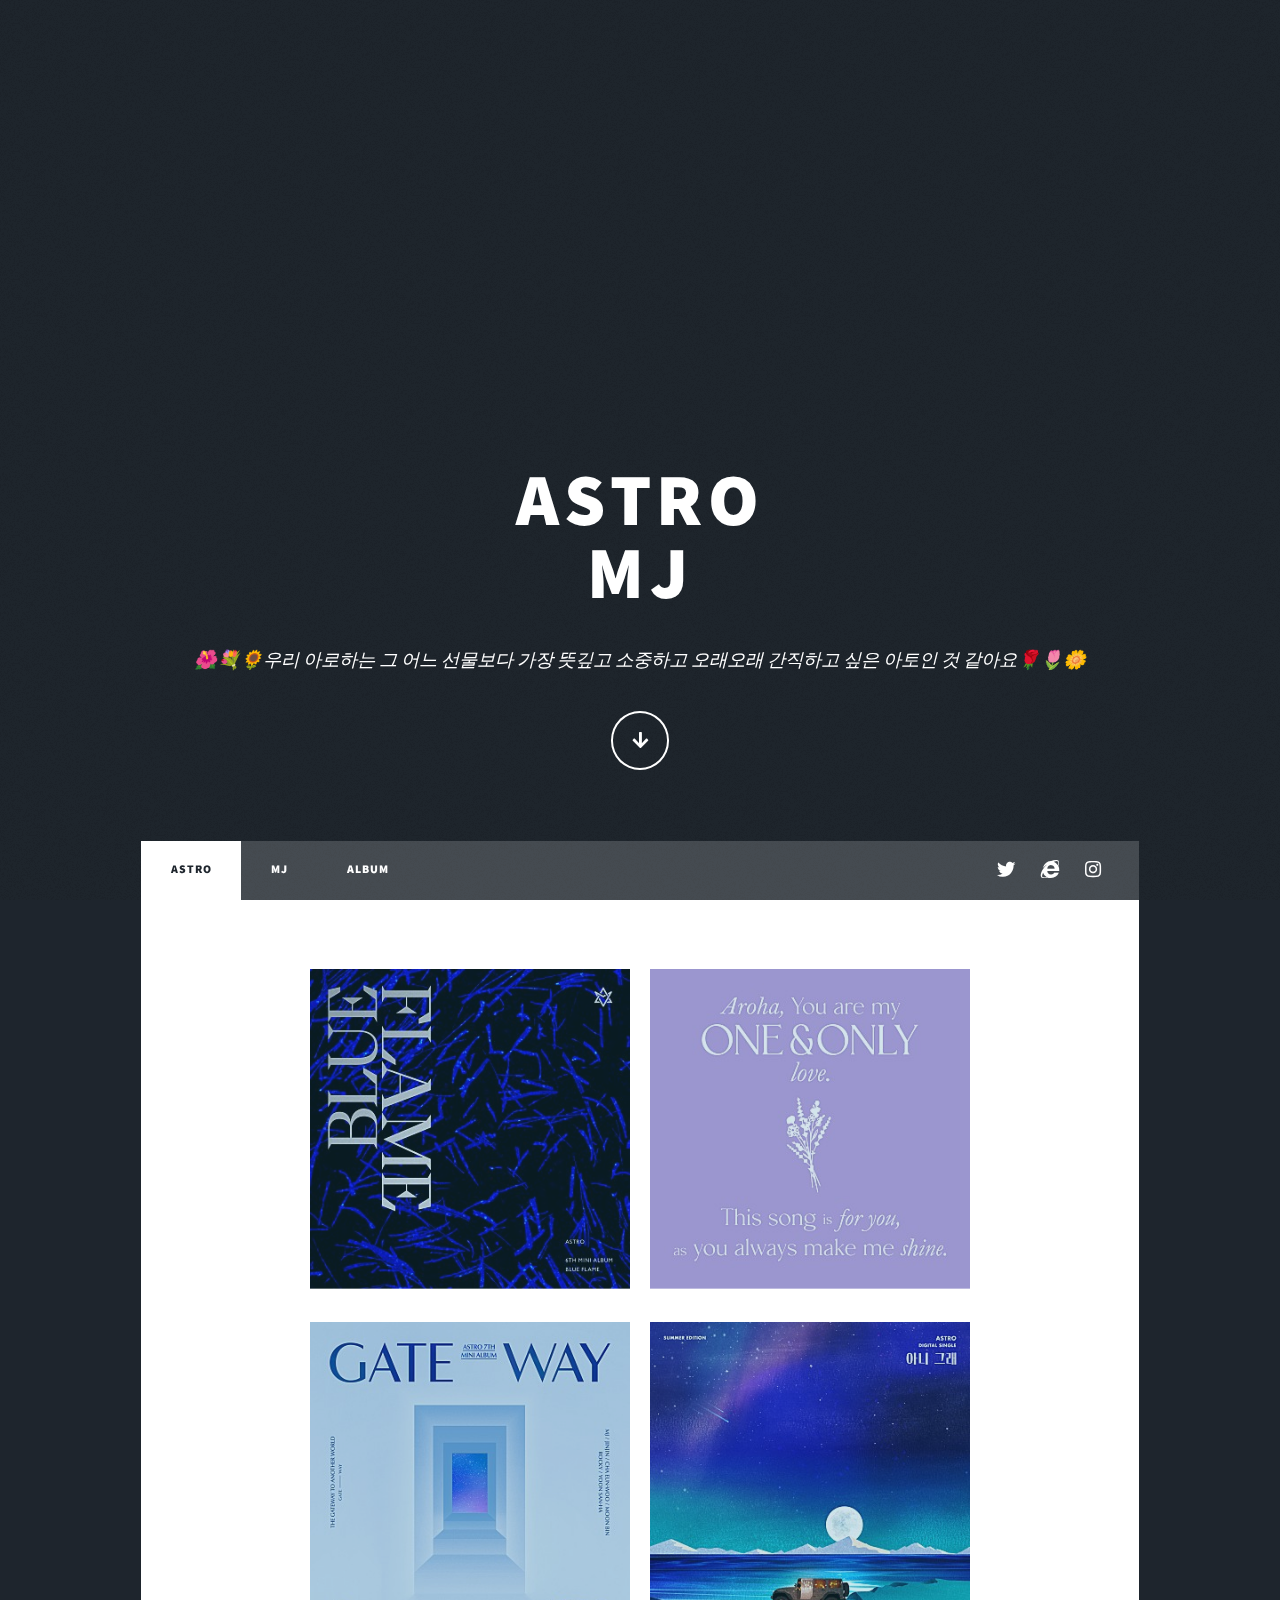
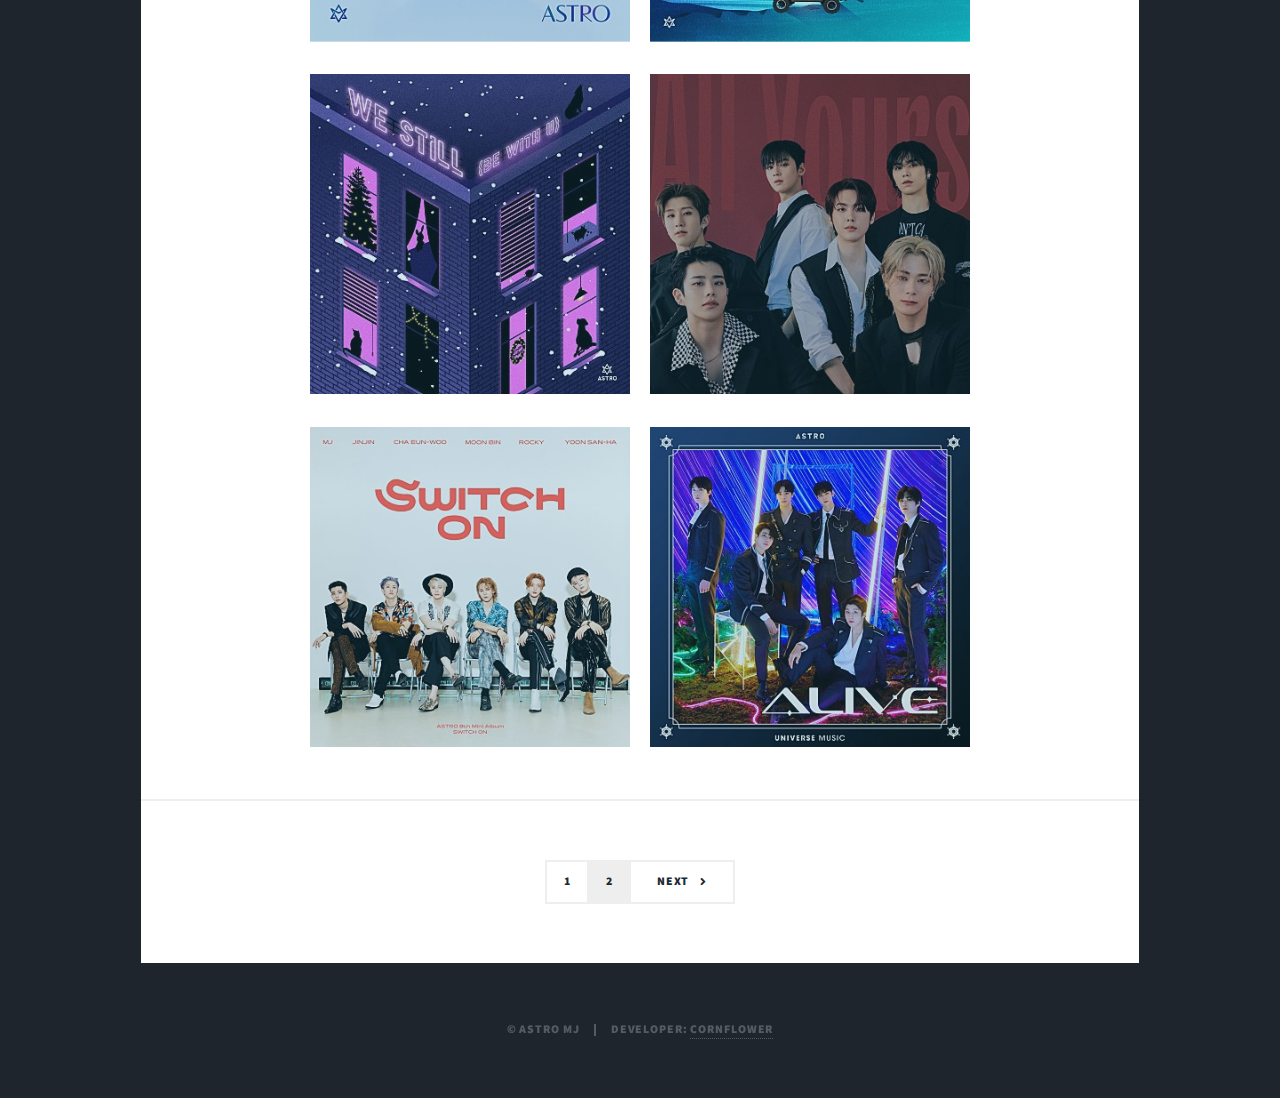
==== commit 25c75c92: "Add files via upload" ====
--- a/index2.html
+++ b/index2.html
@@ -107,11 +107,11 @@
 								<figure class="effect-zoe">
 									<img src="images/10.BLUEFLAME.jpg" alt="BLUE FLAME"/>
 									<figcaption>
-										<h4 style="float:left;">BLUE vFLAME</h4>
+										<h4 style="float:left;">BLUE FLAME</h4>
 										<p class="icon-links" style="float:right;">
 											<a href="https://www.melon.com/album/detail.htm?albumId=10353834"><img src="images/media/app_1.f0f25481.jpg"></img></a>
-											<a href="https://music.bugs.co.kr/album/20289095?wl_ref=list_ab_03"><img src="images/media/app_3.f9167b01.jpg"></img></a>
-											<a href="#"><img src="images/media/app_4.1e40f869.jpg"></img></a>
+											<a href="https://music.bugs.co.kr/album/20289095?wl_ref=list_ab_03"><img src="images/media/app_2.e6316306.jpg"></img></a>
+											<a href="https://www.music-flo.com/detail/album/edenzahlz/albumtrack"><img src="images/media/app_4.1e40f869.jpg"></img></a>
 										</p>
 										<p class="description">
 											Blue Flame<br/>
@@ -131,7 +131,7 @@
 										<p class="icon-links" style="float:right;">
 											<a href="https://www.melon.com/album/detail.htm?albumId=10392272"><img src="images/media/app_1.f0f25481.jpg"></img></a>
 											<a href="https://music.bugs.co.kr/album/20307862?wl_ref=list_ab_03"><img src="images/media/app_2.e6316306.jpg"></img></a>
-											<a href="#"><img src="images/media/app_4.1e40f869.jpg"></img></a>
+											<a href="https://www.music-flo.com/detail/album/edeizaaio/albumtrack"><img src="images/media/app_4.1e40f869.jpg"></img></a>
 										</p>
 										<p class="description">
 											ONE&ONLY<br/>
@@ -147,7 +147,7 @@
 										<p class="icon-links" style="float:right;">
 											<a href="https://www.melon.com/album/detail.htm?albumId=10425649"><img src="images/media/app_1.f0f25481.jpg"></img></a>
 											<a href="https://music.bugs.co.kr/album/20322546?wl_ref=list_ab_03"><img src="images/media/app_2.e6316306.jpg"></img></a>
-											<a href="#"><img src="images/media/app_4.1e40f869.jpg"></img></a>
+											<a href="https://www.music-flo.com/detail/album/edelhydie/albumtrack"><img src="images/media/app_4.1e40f869.jpg"></img></a>
 										</p>
 										<p class="description">
 											Knock(널 찾아가)<br/>
@@ -167,7 +167,7 @@
 										<p class="icon-links" style="float:right;">
 											<a href="https://www.melon.com/album/detail.htm?albumId=10451841"><img src="images/media/app_1.f0f25481.jpg"></img></a>
 											<a href="https://music.bugs.co.kr/album/20334294?wl_ref=list_ab_03"><img src="images/media/app_2.e6316306.jpg"></img></a>
-											<a href="#"><img src="images/media/app_4.1e40f869.jpg"></img></a>
+											<a href="https://www.music-flo.com/detail/album/edezzyzdo/albumtrack"><img src="images/media/app_4.1e40f869.jpg"></img></a>
 										</p>
 										<p class="description">
 											아니 그래<br/>
@@ -182,7 +182,7 @@
 										<p class="icon-links" style="float:right;">
 											<a href="https://www.melon.com/album/detail.htm?albumId=10540819"><img src="images/media/app_1.f0f25481.jpg"></img></a>
 											<a href="https://music.bugs.co.kr/album/4021864?wl_ref=list_ab_03"><img src="images/media/app_2.e6316306.jpg"></img></a>
-											<a href="#"><img src="images/media/app_4.1e40f869.jpg"></img></a>
+											<a href="https://www.music-flo.com/detail/album/edlzeliaz/albumtrack"><img src="images/media/app_4.1e40f869.jpg"></img></a>
 										</p>
 										<p class="description">
 											We Still (Be With U)<br/>
@@ -196,8 +196,8 @@
 										<h4 style="float:left;">All Yours</h4>
 										<p class="icon-links" style="float:right;">
 											<a href="https://www.melon.com/album/detail.htm?albumId=10587508"><img src="images/media/app_1.f0f25481.jpg"></img></a>
-											<a href="https://music.bugs.co.kr/album/4039164?wl_ref=list_ab_03"><img src="images/media/app_3.f9167b01.jpg"></img></a>
-											<a href="#"><img src="images/media/app_4.1e40f869.jpg"></img></a>
+											<a href="https://music.bugs.co.kr/album/4039164?wl_ref=list_ab_03"><img src="images/media/app_2.e6316306.jpg"></img></a>
+											<a href="https://www.music-flo.com/detail/album/edzdeeaha/albumtrack"><img src="images/media/app_4.1e40f869.jpg"></img></a>
 										</p>
 										<p class="description">
 											Dear my universe<br/>
@@ -220,8 +220,8 @@
 										<h4 style="float:left;">Switch On</h4>
 										<p class="icon-links" style="float:right;">
 											<a href="https://www.melon.com/album/detail.htm?albumId=10667554"><img src="images/media/app_1.f0f25481.jpg"></img></a>
-											<a href="https://music.bugs.co.kr/album/4060501?wl_ref=list_ab_03"><img src="images/media/app_3.f9167b01.jpg"></img></a>
-											<a href="#"><img src="images/media/app_4.1e40f869.jpg"></img></a>
+											<a href="https://music.bugs.co.kr/album/4060501?wl_ref=list_ab_03"><img src="images/media/app_2.e6316306.jpg"></img></a>
+											<a href="https://www.music-flo.com/detail/album/edzenalln/albumtrack"><img src="images/media/app_4.1e40f869.jpg"></img></a>
 										</p>
 										<p class="description">
 											After Midnight<br/>
@@ -240,8 +240,8 @@
 										<h4 style="float:left;">Alive</h4>
 										<p class="icon-links" style="float:right;">
 											<a href="https://www.melon.com/album/detail.htm?albumId=10700201"><img src="images/media/app_1.f0f25481.jpg"></img></a>
-											<a href="https://music.bugs.co.kr/album/4064490?wl_ref=list_ab_03"><img src="images/media/app_3.f9167b01.jpg"></img></a>
-											<a href="#"><img src="images/media/app_4.1e40f869.jpg"></img></a>
+											<a href="https://music.bugs.co.kr/album/4064490?wl_ref=list_ab_03"><img src="images/media/app_2.e6316306.jpg"></img></a>
+											<a href="https://www.music-flo.com/detail/album/edzlnaaod/albumtrack"><img src="images/media/app_4.1e40f869.jpg"></img></a>
 										</p>
 										<p class="description">
 											ALIVE<br/>
@@ -258,12 +258,7 @@
 									<!--<a href="#" class="previous">Prev</a>-->
 									<a href="index.html" class="page">1</a>
 									<a href="index2.html" class="page  active">2</a>
-									<a href="#" class="page">3</a>
-									<span class="extra">&hellip;</span>
-									<a href="#" class="page">8</a>
-									<a href="#" class="page">9</a>
-									<a href="#" class="page">10</a>
-									<a href="#" class="next">Next</a>
+									<a href="index2.html" class="next">Next</a>
 								</div>
 							</footer>
 
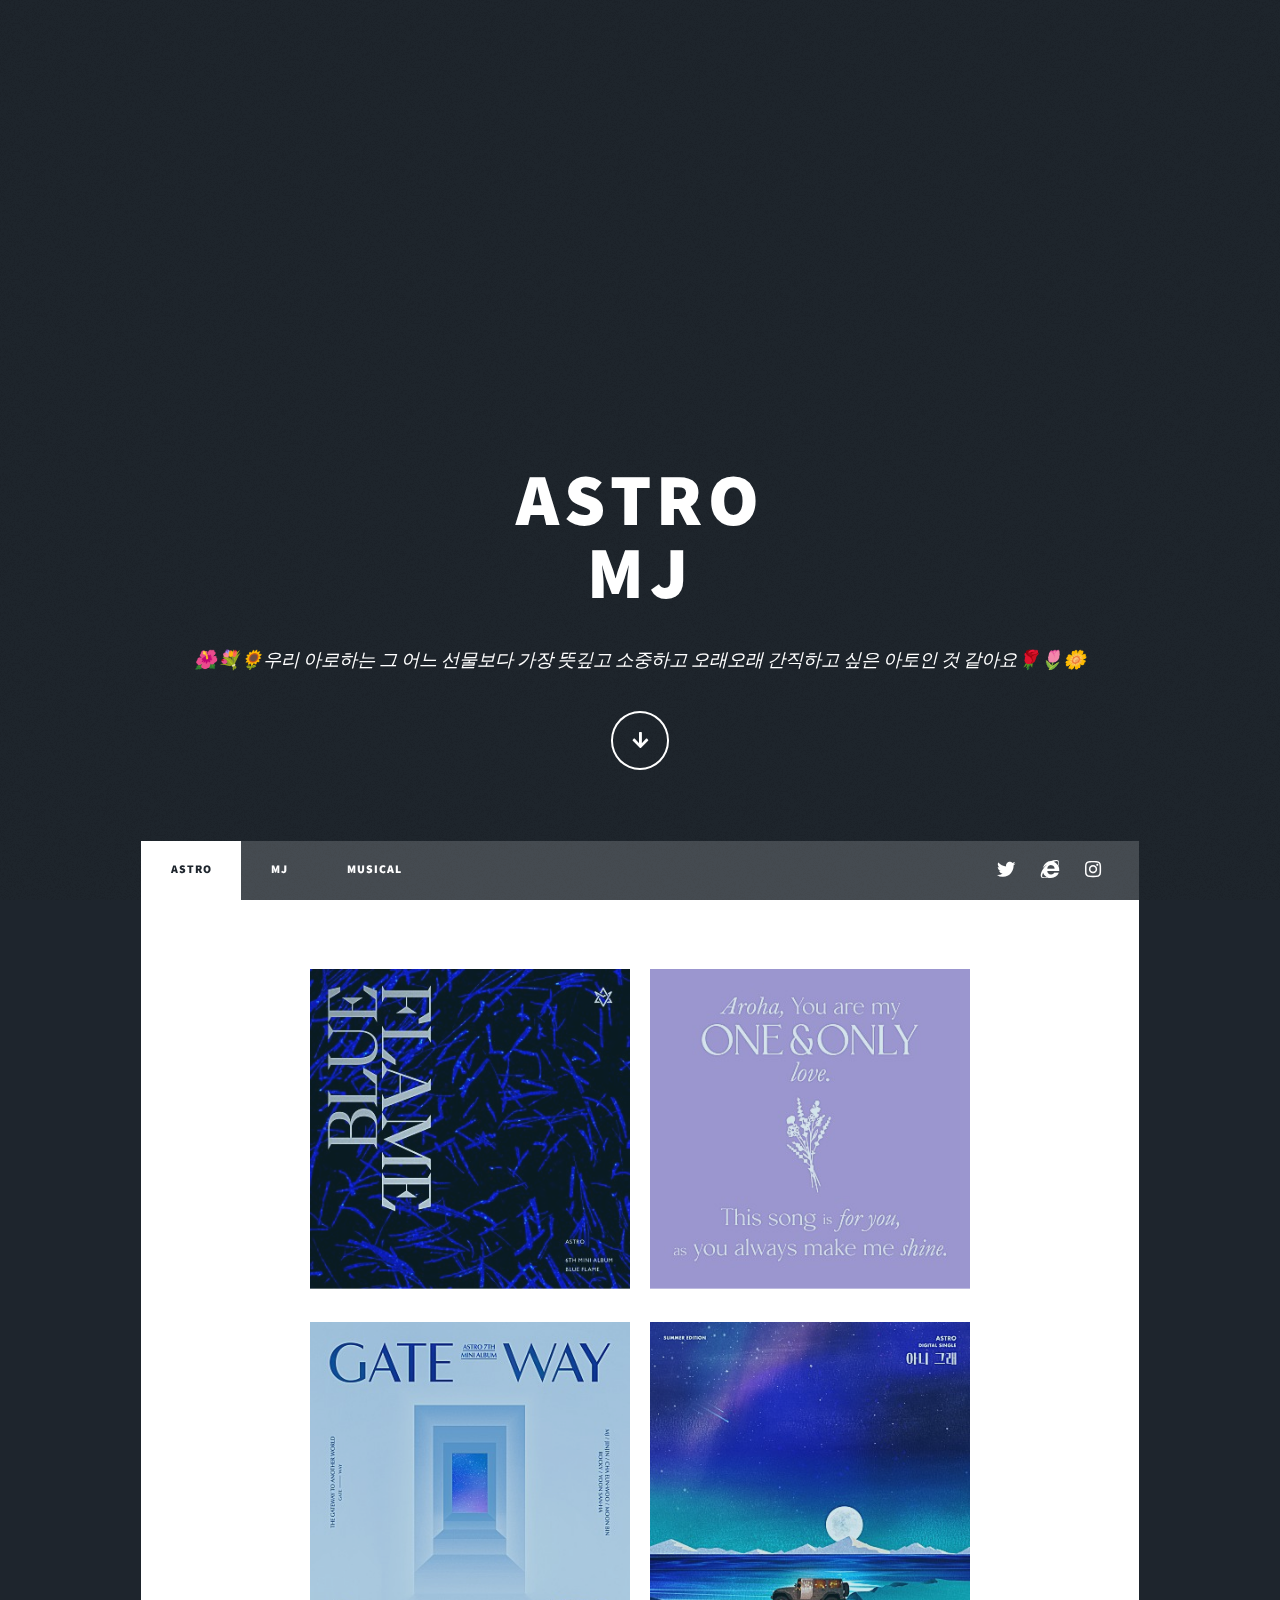
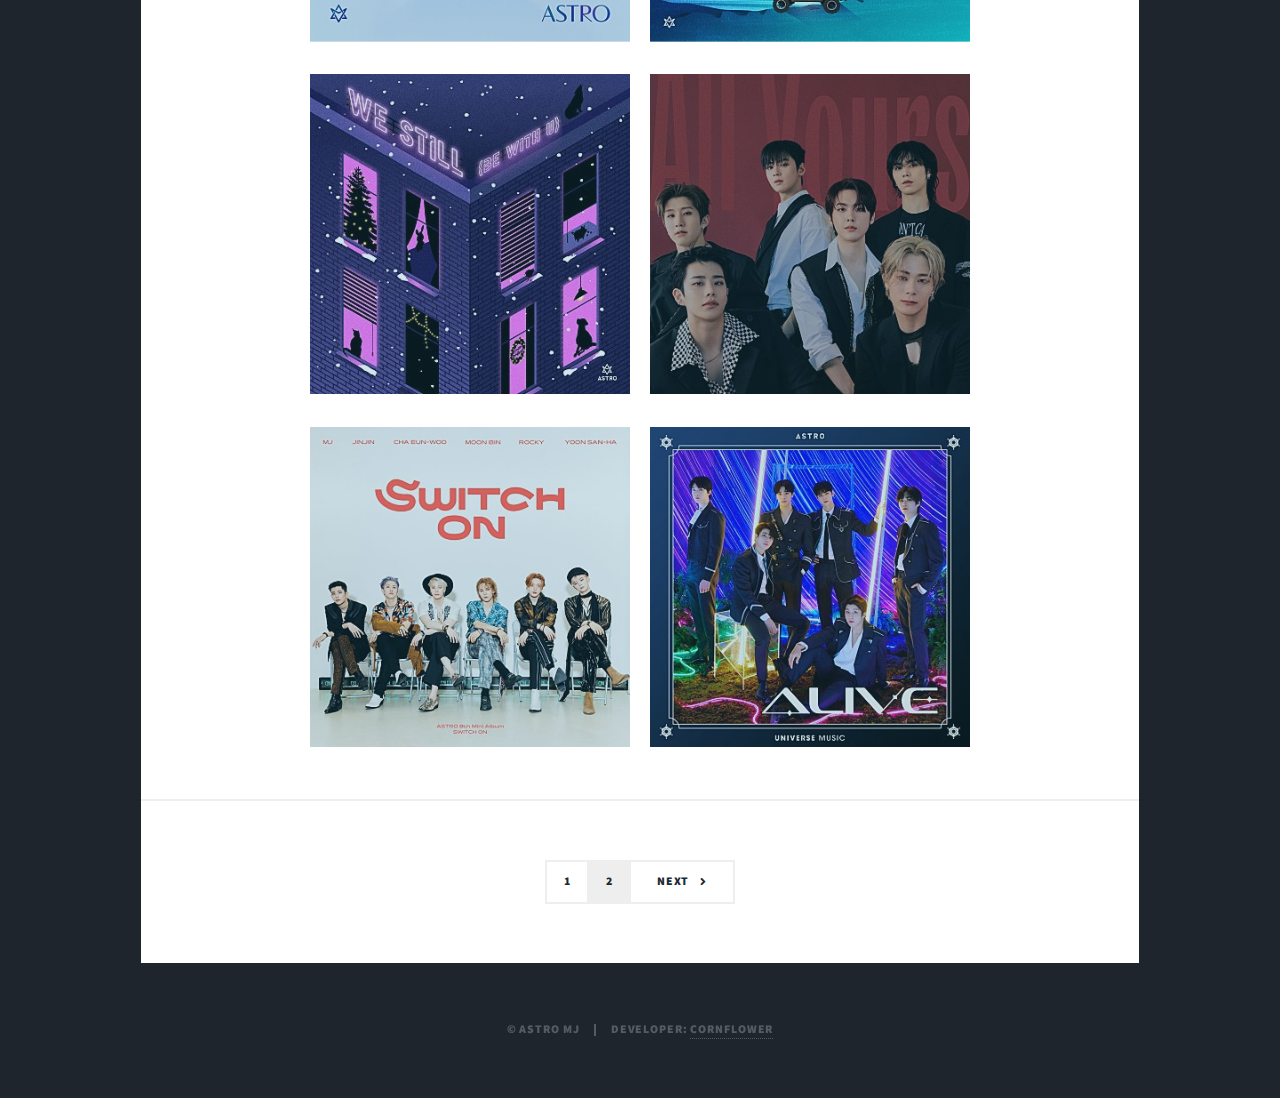
==== commit e6d11030: "Add files via upload" ====
--- a/index2.html
+++ b/index2.html
@@ -67,8 +67,8 @@
 					<nav id="nav">
 						<ul class="links">
 							<li class="active"><a href="index.html">ASTRO</a></li>
-							<li><a href="generic.html">MJ</a></li>
-							<li><a href="elements.html">ALBUM</a></li>
+							<li><a href="MJ.html">MJ</a></li>
+							<li><a href="musical.html">MUSICAL</a></li>
 						</ul>
 						<ul class="icons">
 							<li><a href="https://twitter.com/offclASTRO" class="icon brands fa-twitter"><span class="label">Twitter</span></a></li>
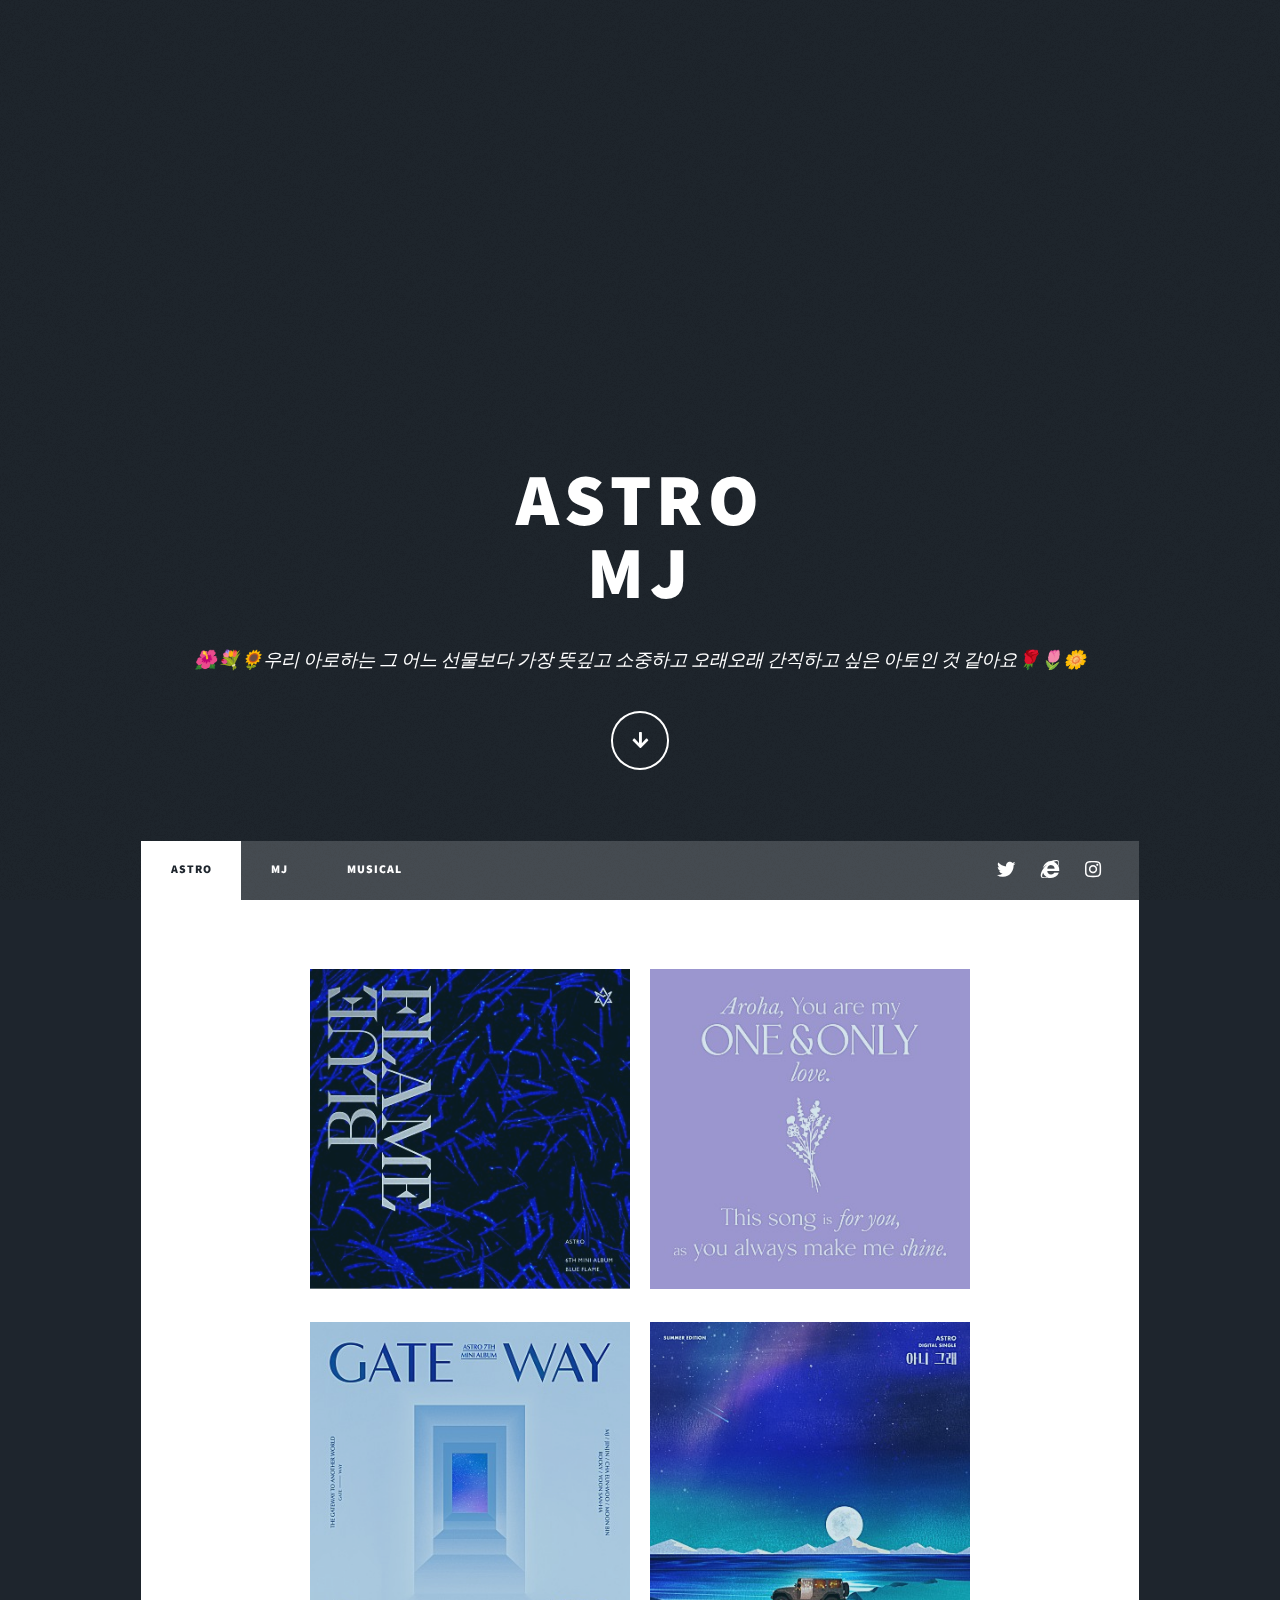
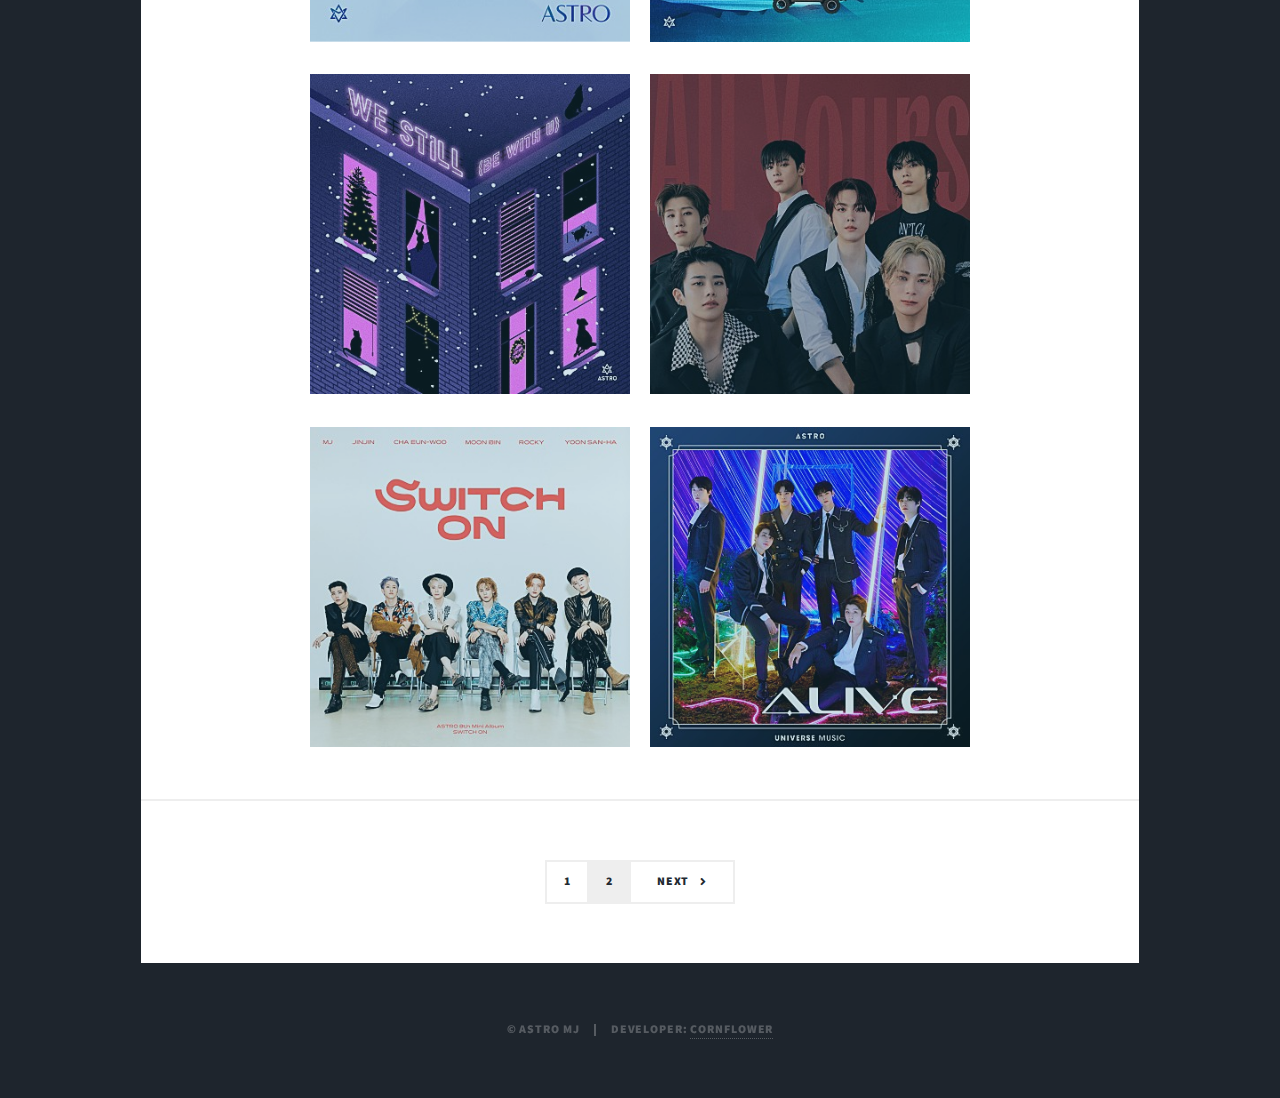
==== commit 10220662: "Add files via upload" ====
--- a/index2.html
+++ b/index2.html
@@ -113,7 +113,7 @@
 											<a href="https://music.bugs.co.kr/album/20289095?wl_ref=list_ab_03"><img src="images/media/app_2.e6316306.jpg"></img></a>
 											<a href="https://www.music-flo.com/detail/album/edenzahlz/albumtrack"><img src="images/media/app_4.1e40f869.jpg"></img></a>
 										</p>
-										<p class="description">
+										<p class="description" style="bottom: 3em;">
 											Blue Flame<br/>
 											Go&Stop<br/>
 											다야 (All About You)<br/>
@@ -133,7 +133,7 @@
 											<a href="https://music.bugs.co.kr/album/20307862?wl_ref=list_ab_03"><img src="images/media/app_2.e6316306.jpg"></img></a>
 											<a href="https://www.music-flo.com/detail/album/edeizaaio/albumtrack"><img src="images/media/app_4.1e40f869.jpg"></img></a>
 										</p>
-										<p class="description">
+										<p class="description" style="bottom: 7em;">
 											ONE&ONLY<br/>
 											ONE&ONLY (Inst.)<br/>
 										</p>
@@ -149,7 +149,7 @@
 											<a href="https://music.bugs.co.kr/album/20322546?wl_ref=list_ab_03"><img src="images/media/app_2.e6316306.jpg"></img></a>
 											<a href="https://www.music-flo.com/detail/album/edelhydie/albumtrack"><img src="images/media/app_4.1e40f869.jpg"></img></a>
 										</p>
-										<p class="description">
+										<p class="description" style="bottom: 3em;">
 											Knock(널 찾아가)<br/>
 											내 이름을 부를 때<br/>
 											SOMEBODY LIKE<br/>
@@ -169,7 +169,7 @@
 											<a href="https://music.bugs.co.kr/album/20334294?wl_ref=list_ab_03"><img src="images/media/app_2.e6316306.jpg"></img></a>
 											<a href="https://www.music-flo.com/detail/album/edezzyzdo/albumtrack"><img src="images/media/app_4.1e40f869.jpg"></img></a>
 										</p>
-										<p class="description">
+										<p class="description" style="bottom: 8em;">
 											아니 그래<br/>
 										</p>
 									</figcaption>			
@@ -184,7 +184,7 @@
 											<a href="https://music.bugs.co.kr/album/4021864?wl_ref=list_ab_03"><img src="images/media/app_2.e6316306.jpg"></img></a>
 											<a href="https://www.music-flo.com/detail/album/edlzeliaz/albumtrack"><img src="images/media/app_4.1e40f869.jpg"></img></a>
 										</p>
-										<p class="description">
+										<p class="description" style="bottom: 8em;">
 											We Still (Be With U)<br/>
 										</p>
 									</figcaption>			
@@ -199,16 +199,16 @@
 											<a href="https://music.bugs.co.kr/album/4039164?wl_ref=list_ab_03"><img src="images/media/app_2.e6316306.jpg"></img></a>
 											<a href="https://www.music-flo.com/detail/album/edzdeeaha/albumtrack"><img src="images/media/app_4.1e40f869.jpg"></img></a>
 										</p>
-										<p class="description">
-											Dear my universe<br/>
+										<p class="description" style="font-size:14px;bottom: 5em;">
+											Dear my universe /
 											Butterfly Effect<br/>
-											ONE<br/>
+											ONE /
 											Someone Else<br/>
-											SNS<br/>
+											SNS /
 											All Good<br/>
-											All Stars<br/>
+											All Stars /
 											우리의 계절 (Our spring)<br/>
-											Stardust<br/>
+											Stardust /
 											별비 (gemini)<br/>
 										</p>
 									</figcaption>			
@@ -223,7 +223,7 @@
 											<a href="https://music.bugs.co.kr/album/4060501?wl_ref=list_ab_03"><img src="images/media/app_2.e6316306.jpg"></img></a>
 											<a href="https://www.music-flo.com/detail/album/edzenalln/albumtrack"><img src="images/media/app_4.1e40f869.jpg"></img></a>
 										</p>
-										<p class="description">
+										<p class="description" style="bottom: 3em;">
 											After Midnight<br/>
 											발자국 (Footprint)<br/>
 											Waterfall<br/>
@@ -243,7 +243,7 @@
 											<a href="https://music.bugs.co.kr/album/4064490?wl_ref=list_ab_03"><img src="images/media/app_2.e6316306.jpg"></img></a>
 											<a href="https://www.music-flo.com/detail/album/edzlnaaod/albumtrack"><img src="images/media/app_4.1e40f869.jpg"></img></a>
 										</p>
-										<p class="description">
+										<p class="description" style="bottom: 8em;">
 											ALIVE<br/>
 										</p>
 									</figcaption>			
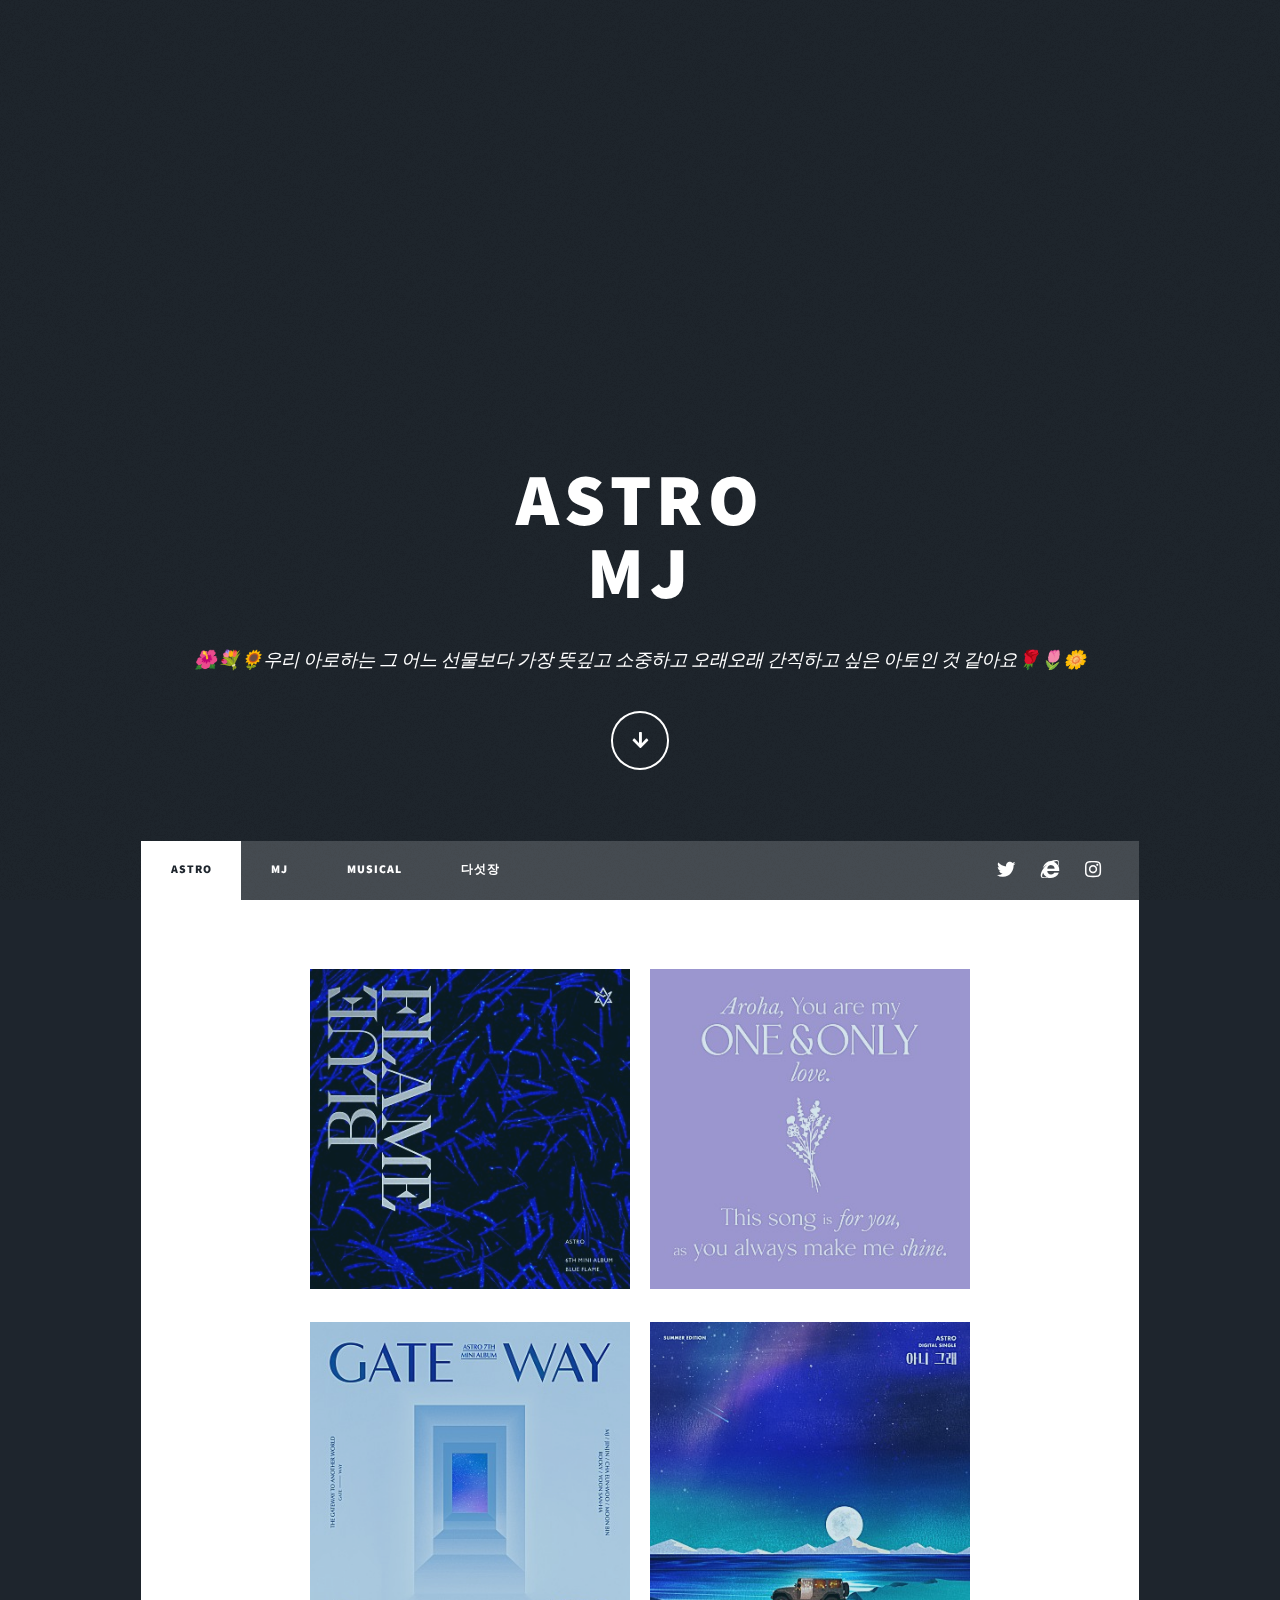
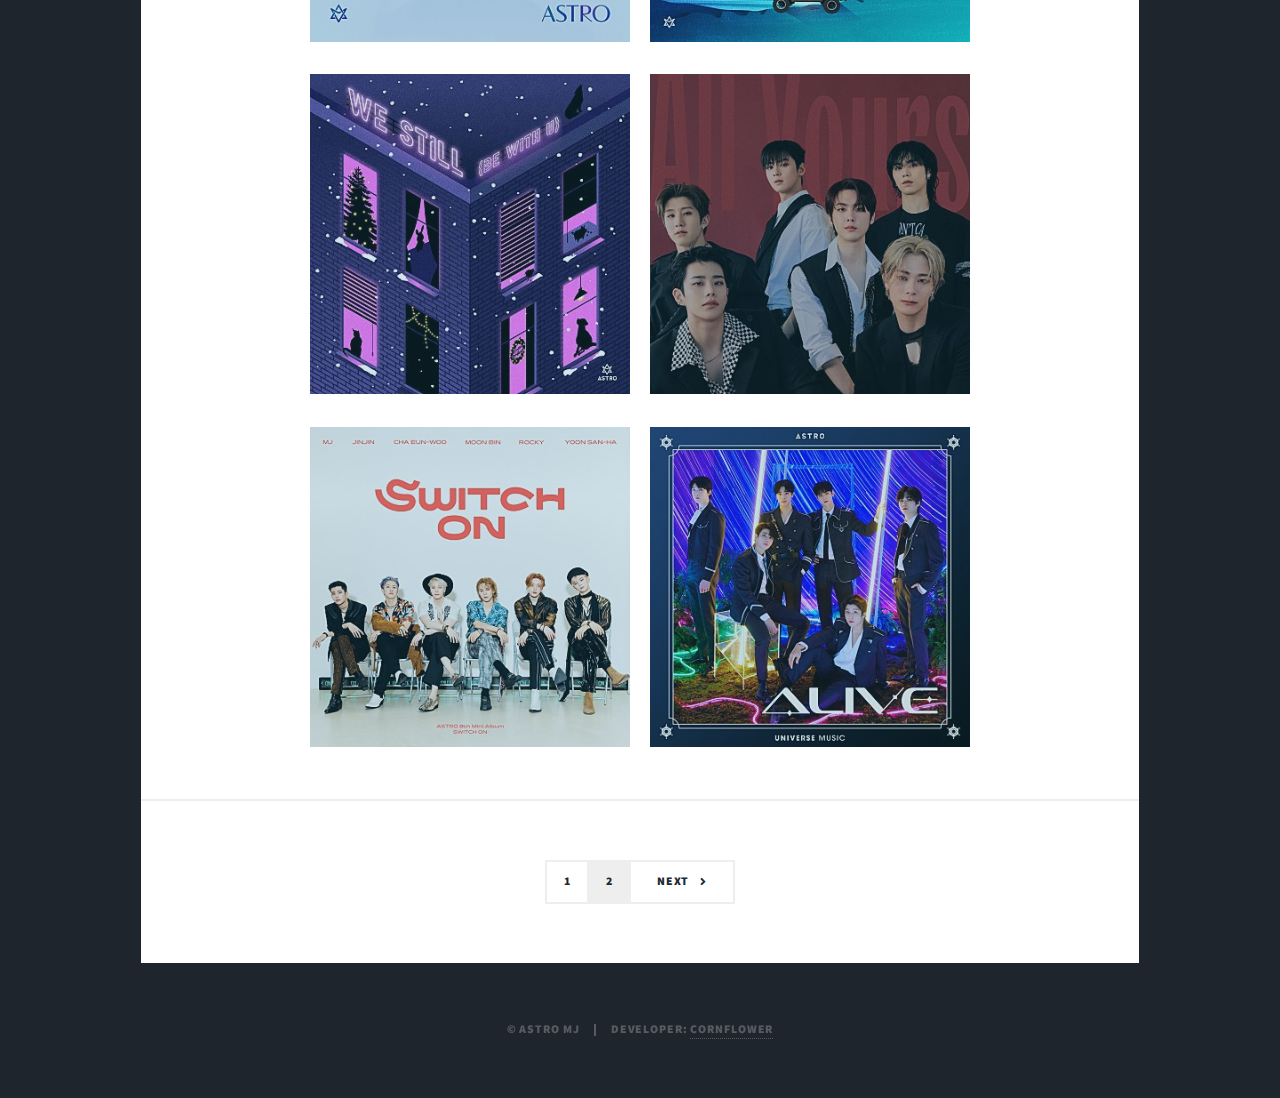
==== commit 16e88eab: "Add files via upload" ====
--- a/index2.html
+++ b/index2.html
@@ -69,6 +69,7 @@
 							<li class="active"><a href="index.html">ASTRO</a></li>
 							<li><a href="MJ.html">MJ</a></li>
 							<li><a href="musical.html">MUSICAL</a></li>
+							<li><a href="superfive.html">다섯장</a></li>
 						</ul>
 						<ul class="icons">
 							<li><a href="https://twitter.com/offclASTRO" class="icon brands fa-twitter"><span class="label">Twitter</span></a></li>
--- a/assets/css/set1.css
+++ b/assets/css/set1.css
@@ -146,7 +146,7 @@
 	color: #fff;
 	text-transform: none;
 	font-family: "Source Sans Pro", Helvetica, sans-serif;
-	font-size: 70%;
+	font-size : 14px;
 	text-align: center;
 	opacity: 0;
 	-webkit-transition: opacity 0.35s;
@@ -231,4 +231,4 @@
 		margin: 10px auto;
 		width: 100%;
 	}
-}+}
